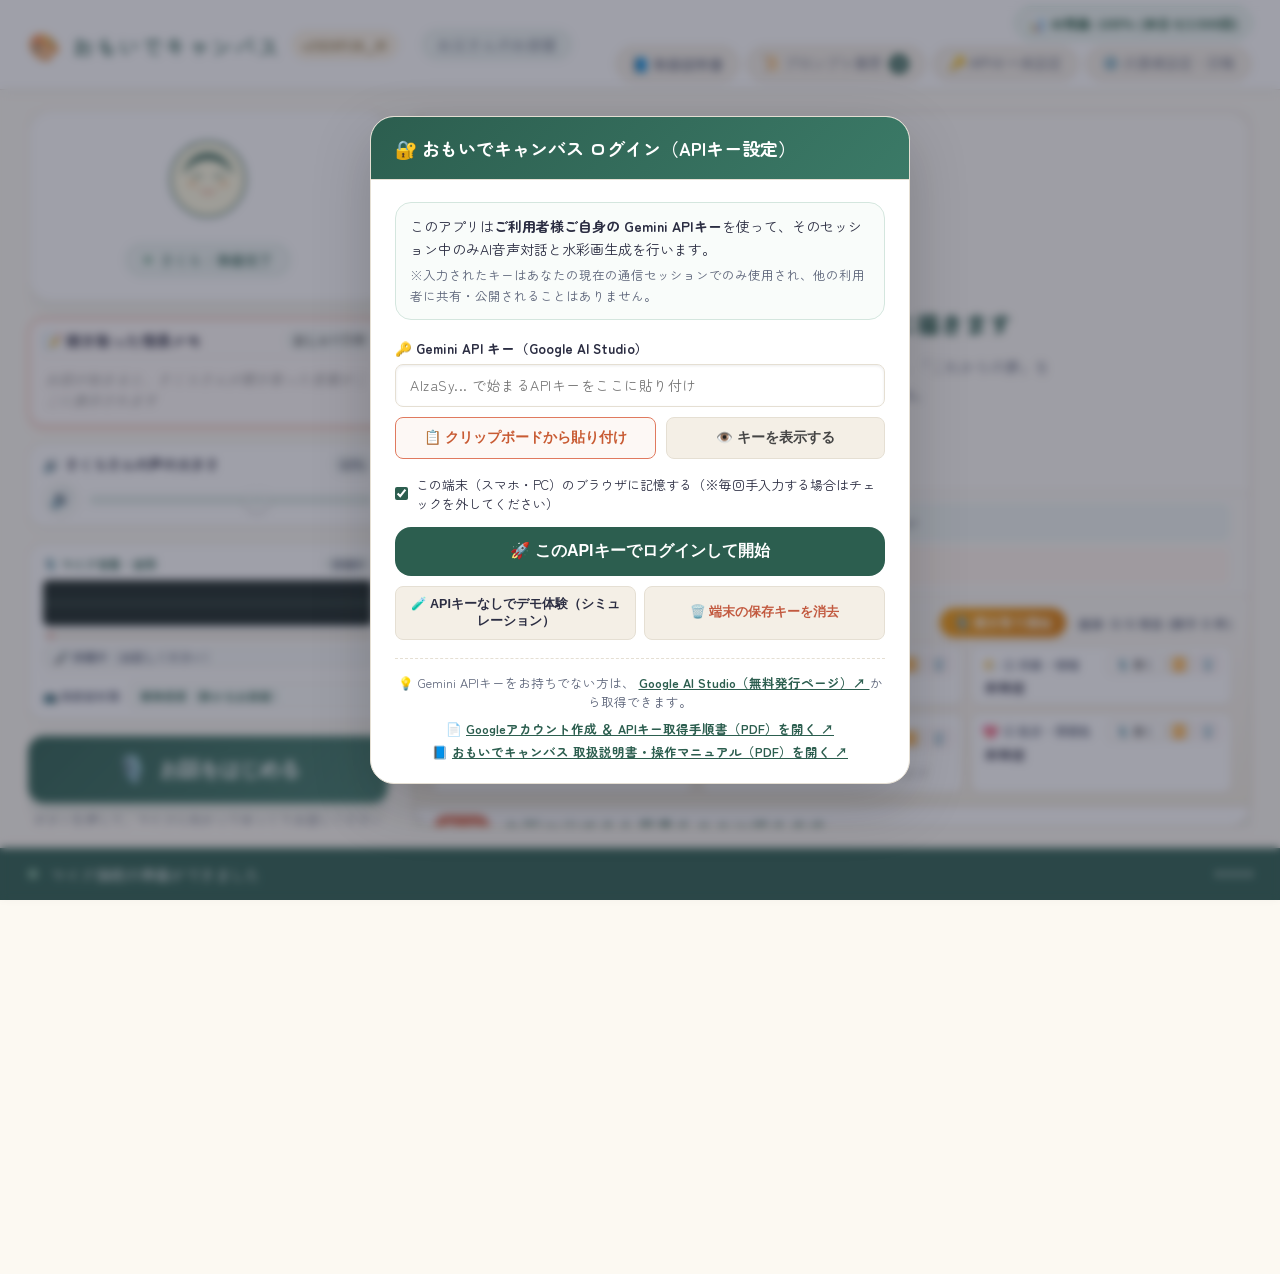
==== frontend/index.html @ 142c7362 "fix(direct): v20261126_01 無音判定5秒延長(END_SENSITIVITY_LOW)＋全テーマ汎用6段階超細密SVG生成・テーマ変更時リセット" ====
<!DOCTYPE html>
<html lang="ja">
<head>
  <meta charset="UTF-8">
  <meta name="viewport" content="width=device-width, initial-scale=1.0">
  <title>おもいでキャンバス (omoide-canvas) 〜 認知症ケア・回想法対話システム 〜</title>
  <meta name="description" content="Gemini Liveと画像生成AIを活用した、認知症予防・回想法・見守り対話パートナーシステム">
  <!-- Google Fonts: 優しい和モダン丸ゴシック -->
  <link rel="preconnect" href="https://fonts.googleapis.com">
  <link rel="preconnect" href="https://fonts.gstatic.com" crossorigin>
  <link href="https://fonts.googleapis.com/css2?family=Kiwi+Maru:wght@400;500&family=Noto+Sans+JP:wght@400;500;700&family=Zen+Maru+Gothic:wght@400;500;700&display=swap" rel="stylesheet">
  <link rel="stylesheet" href="styles.css?v=20261125_01">
</head>
<body>

  <!-- ======================================================================= -->
  <!-- ヘッダーバー（ご本人への認知負荷を抑えたミニマル構成） -->
  <!-- ======================================================================= -->
  <header class="app-header">
    <div class="brand">
      <span class="brand-icon">🎨</span>
      <h1 class="brand-title">おもいでキャンバス</h1>
      <span class="app-version-badge" title="2026-11-26 無音判定5秒延長＋全テーマ対応6段階超細密SVG生成">v20261126_01</span>
      <span class="user-greeting" id="userGreeting">読み込み中...</span>
    </div>
    <div class="header-controls">
      <!-- 1行目: AI残量モニターバッジ（独立した上の行） -->
      <div class="header-controls-row header-controls-top">
        <div class="quota-monitor-badge" id="quotaMonitorBadge" title="Gemini AI クォータ・利用状況モニター（クリックで詳細表示）">
          <span class="quota-icon">📊</span>
          <span class="quota-text" id="quotaText">AI残量: 100% (本日 0/1500回)</span>
        </div>
      </div>
      <!-- 2行目: 取扱説明書、認証済みバッジ、介護者設定（下の行） -->
      <div class="header-controls-row header-controls-bottom">
        <a href="Omoide_Canvas_User_Manual.pdf" target="_blank" rel="noopener noreferrer" class="btn-subtle" title="おもいでキャンバス 取扱説明書（PDF）を開く" style="text-decoration: none;">
          📘 取扱説明書
        </a>
        <button id="btnOpenPromptHistory" class="btn-subtle" title="過去に描画したプロンプトの履歴を確認・編集・再描画します" aria-label="プロンプト履歴">
          📜 プロンプト履歴 <span id="promptHistoryCountBadge" class="prompt-history-count-badge">0</span>
        </button>
        <button id="btnOpenLoginModal" class="btn-subtle btn-api-key-status" title="APIキーの設定・ログイン切替" aria-label="APIキー設定">
          🔑 <span id="apiKeyStatusBadge">APIキー未設定</span>
        </button>
        <button id="btnToggleCaregiver" class="btn-subtle" title="介護者・ご家族用設定" aria-label="介護者用ダッシュボード">
          ⚙️ 介護者設定・日報
        </button>
      </div>
    </div>
  </header>

  <!-- ======================================================================= -->
  <!-- メイン領域：ご本人用「認知負荷ゼロ」2画面レイアウト -->
  <!-- ======================================================================= -->
  <main class="canvas-main">
    
    <!-- 左パネル: AIパートナー アバター（不気味の谷を避けた温かいイラスト） -->
    <section class="partner-panel" aria-label="AIパートナー">
      <div class="avatar-card">
        <div class="avatar-container" id="avatarContainer" data-state="idle">
          <!-- 待機中 (idle) アバター SVG -->
          <svg class="avatar-svg state-idle" viewBox="0 0 200 200" aria-hidden="true">
            <circle cx="100" cy="100" r="85" fill="#fefae0" stroke="#2c5e4f" stroke-width="4"/>
            <!-- 髪・帽子 -->
            <path d="M 40 90 Q 100 20 160 90 Q 140 40 100 40 Q 60 40 40 90 Z" fill="#2c5e4f"/>
            <!-- 目 (穏やかな微笑み) -->
            <path class="eye left" d="M 65 95 Q 75 88 85 95" stroke="#2c5e4f" stroke-width="4" fill="none" stroke-linecap="round"/>
            <path class="eye right" d="M 115 95 Q 125 88 135 95" stroke="#2c5e4f" stroke-width="4" fill="none" stroke-linecap="round"/>
            <!-- ほっぺ -->
            <ellipse cx="65" cy="110" rx="10" ry="6" fill="#f4a261" opacity="0.6"/>
            <ellipse cx="135" cy="110" rx="10" ry="6" fill="#f4a261" opacity="0.6"/>
            <!-- 口 (微笑み) -->
            <path d="M 85 125 Q 100 138 115 125" stroke="#e07a5f" stroke-width="4" fill="none" stroke-linecap="round"/>
          </svg>

          <!-- 傾聴中 (listening) アバター SVG -->
          <svg class="avatar-svg state-listening" viewBox="0 0 200 200" aria-hidden="true">
            <circle cx="100" cy="100" r="85" fill="#fefae0" stroke="#2c5e4f" stroke-width="4"/>
            <path d="M 40 90 Q 100 20 160 90 Q 140 40 100 40 Q 60 40 40 90 Z" fill="#2c5e4f"/>
            <!-- 目 (大きく開いて傾聴) -->
            <circle cx="75" cy="95" r="7" fill="#2c5e4f"/>
            <circle cx="125" cy="95" r="7" fill="#2c5e4f"/>
            <circle cx="77" cy="93" r="2.5" fill="#fff"/>
            <circle cx="127" cy="93" r="2.5" fill="#fff"/>
            <ellipse cx="65" cy="112" rx="10" ry="6" fill="#f4a261" opacity="0.6"/>
            <ellipse cx="135" cy="112" rx="10" ry="6" fill="#f4a261" opacity="0.6"/>
            <!-- 口 (うんうんと頷き) -->
            <path d="M 90 128 Q 100 135 110 128" stroke="#e07a5f" stroke-width="4" fill="none" stroke-linecap="round"/>
            <!-- 手 (耳に添える仕草) -->
            <path d="M 145 105 Q 165 95 160 115" stroke="#2c5e4f" stroke-width="4" fill="none" stroke-linecap="round"/>
          </svg>

          <!-- 発話中 (speaking) アバター SVG -->
          <svg class="avatar-svg state-speaking" viewBox="0 0 200 200" aria-hidden="true">
            <circle cx="100" cy="100" r="85" fill="#fefae0" stroke="#2c5e4f" stroke-width="4"/>
            <path d="M 40 90 Q 100 20 160 90 Q 140 40 100 40 Q 60 40 40 90 Z" fill="#2c5e4f"/>
            <!-- 目 (三日月の笑顔) -->
            <path d="M 65 95 Q 75 80 85 95" stroke="#2c5e4f" stroke-width="4" fill="none" stroke-linecap="round"/>
            <path d="M 115 95 Q 125 80 135 95" stroke="#2c5e4f" stroke-width="4" fill="none" stroke-linecap="round"/>
            <ellipse cx="65" cy="110" rx="12" ry="7" fill="#f4a261" opacity="0.7"/>
            <ellipse cx="135" cy="110" rx="12" ry="7" fill="#f4a261" opacity="0.7"/>
            <!-- 口 (開いて発話) -->
            <ellipse class="speaking-mouth" cx="100" cy="128" rx="14" ry="12" fill="#e07a5f"/>
            <path d="M 90 122 Q 100 124 110 122" stroke="#fff" stroke-width="2" fill="none"/>
          </svg>

          <!-- お絵描き中 (drawing) アバター SVG -->
          <svg class="avatar-svg state-drawing" viewBox="0 0 200 200" aria-hidden="true">
            <circle cx="100" cy="100" r="85" fill="#fefae0" stroke="#2c5e4f" stroke-width="4"/>
            <path d="M 40 90 Q 100 20 160 90 Q 140 40 100 40 Q 60 40 40 90 Z" fill="#2c5e4f"/>
            <!-- 目 (下を向いて集中) -->
            <path d="M 68 98 Q 75 106 82 98" stroke="#2c5e4f" stroke-width="4" fill="none" stroke-linecap="round"/>
            <path d="M 118 98 Q 125 106 132 98" stroke="#2c5e4f" stroke-width="4" fill="none" stroke-linecap="round"/>
            <!-- スケッチブックと絵筆 -->
            <rect x="70" y="125" width="60" height="40" rx="4" fill="#fff" stroke="#2c5e4f" stroke-width="3"/>
            <line x1="80" y1="135" x2="110" y2="135" stroke="#e07a5f" stroke-width="2"/>
            <line x1="80" y1="145" x2="120" y2="145" stroke="#81b29a" stroke-width="2"/>
            <!-- 絵筆 -->
            <path class="brush-motion" d="M 125 120 L 140 100" stroke="#3d405b" stroke-width="4" stroke-linecap="round"/>
            <circle cx="125" cy="120" r="3" fill="#e07a5f"/>
          </svg>
        </div>

        <div class="partner-name-badge">
          <span class="badge-dot"></span>
          <span id="partnerStatusText">パートナー：準備完了</span>
        </div>
      </div>

      <!-- 描画モードで今聞き取って抽出した言葉の表示エリア -->
      <div class="extracted-words-card" id="extractedWordsCard">
        <div class="extracted-header">
          <span class="extracted-title">📝 聞き取った情景メモ</span>
          <span class="extracted-status-badge" id="extractedStatusBadge">おしゃべり中</span>
        </div>
        <div class="extracted-content" id="extractedContent">
          <p class="extracted-placeholder" id="extractedPlaceholder">お話が始まると、さくらさんが聞き取った言葉がここに表示されます</p>
          <ul class="extracted-list" id="extractedList" style="display: none;">
            <!-- JavaScriptで動的生成 -->
          </ul>
        </div>
      </div>

      <!-- さくらさんの声の大きさ（スピーカー音量スライダー） -->
      <div class="speaker-volume-card" id="speakerVolumeCard">
        <div class="volume-header">
          <span class="volume-label">🔊 さくらさんの声の大きさ</span>
          <span class="volume-value" id="speakerVolumeValue">60%</span>
        </div>
        <div class="volume-control-row">
          <button type="button" id="btnVolumeMute" class="btn-volume-mute" title="ミュート切替" aria-label="音量ミュート切替">🔊</button>
          <input type="range" id="speakerVolumeSlider" class="volume-slider" min="0" max="100" value="60" step="5" aria-label="さくらさんの声の大きさ調整">
        </div>
      </div>

      <!-- マイク音量レベル ＆ リアルタイムオシロスコープ波形 ＆ テレビ音カット切替 -->
      <div class="audio-monitor-card" id="audioMonitorCard">
        <div class="monitor-header">
          <span class="monitor-label">🎙️ マイク音量・波形</span>
          <span class="monitor-state-badge" id="micActiveBadge">待機中</span>
        </div>
        <!-- オシロスコープ波形キャンバス -->
        <canvas id="oscilloscopeCanvas" class="oscilloscope-canvas" width="280" height="46"></canvas>
        <!-- VU音量レベルメーター（しきい値マーカー付き） -->
        <div class="vu-meter-track">
          <div class="vu-meter-threshold" id="vuMeterThreshold" title="周囲音カットしきい値"></div>
          <div class="vu-meter-fill" id="vuMeterFill"></div>
        </div>
        <!-- 音量波形の下に配置：マイク聞き取り応答ステータス（高さ・幅完全固定でちらつき防止） -->
        <div class="mic-response-row">
          <span class="vu-level-text" id="vuLevelText">🎤 待機中（お話しください）</span>
        </div>
        <!-- テレビ・周囲音カット（近接マイクモード）ワンタップ切替 -->
        <div class="noise-gate-bar">
          <label for="selectNoiseGateQuick" class="noise-gate-label">📺 周囲音対策:</label>
          <select id="selectNoiseGateQuick" class="noise-gate-select" aria-label="テレビ・周囲音カット設定">
            <option value="tv_cut" selected>テレビ・周囲音カット（推奨・近接優先）</option>
            <option value="strict">強めカット（テレビ大音量・賑やか）</option>
            <option value="ultra">超強力カット（口元近接マイク専用）</option>
            <option value="normal">標準感度（静かなお部屋）</option>
          </select>
        </div>
      </div>

      <!-- 対話開始・終了ボタン（ご本人でも直感的に押せる特大デザイン） -->
      <div class="session-trigger-area">
        <button id="btnSessionToggle" class="btn-primary-large" aria-pressed="false">
          <span class="btn-icon">🎙️</span>
          <span class="btn-text">お話をはじめる</span>
        </button>
        <p class="session-hint" id="sessionHint">ボタンを押して、マイクに向かってゆっくりお話しください</p>
      </div>
    </section>

    <!-- 右パネル: 思い出キャンバス（水彩画・動画クロスフェード表示 ＆ 文字起こし字幕） -->
    <section class="memory-canvas-panel" aria-label="思い出キャンバス">
      <div class="canvas-frame">
        <div class="media-display-area" id="mediaDisplayArea">
          <!-- 初期表示：プレースホルダー（穏やかな風景） -->
          <div class="canvas-placeholder" id="canvasPlaceholder">
            <div class="placeholder-art">
              <span class="art-icon">🏞️</span>
              <h2>あなたの思い出をここに描きます</h2>
              <p>「昔よく行った場所」や「懐かしいお仕事」「これからの夢」を<br>のんびり教えてくださいね。</p>
            </div>
          </div>

          <!-- 生成メディア画像（フェードイン表示） -->
          <img id="memoryImage" class="memory-visual hidden" alt="生成された思い出の風景" src="">
          
          <!-- ベクター情景画（SVGインライン展開用コンテナ：ブラウザ差異なく最大解像度で確実描画） -->
          <div id="svgContainer" class="svg-container hidden" aria-label="生成された思い出の情景画"></div>

          <!-- 動画メディア（シネマグラフ表示） -->
          <video id="memoryVideo" class="memory-visual hidden" autoplay loop muted playsinline></video>

          <!-- 更新完了トースト演出 -->
          <div id="canvasUpdateToast" class="canvas-update-toast hidden">
            <span class="toast-sparkle">✨</span>
            <span id="canvasUpdateToastText">情景を新しく描き直しました</span>
          </div>

          <!-- エラー通知バナー（API制限・クォータ上限・通信エラーをわかりやすく表示） -->
          <div id="canvasErrorBanner" class="canvas-error-banner hidden" role="alert">
            <span class="error-banner-icon">⚠️</span>
            <div class="error-banner-content">
              <strong class="error-banner-title" id="canvasErrorTitle">描画AIエラー</strong>
              <p class="error-banner-desc" id="canvasErrorDesc">エラーが発生しました</p>
            </div>
            <button type="button" class="btn-dismiss-error" id="btnDismissError" title="閉じる">✕</button>
          </div>

          <!-- 描画中ローディング演出（水彩がにじむエフェクト ＆ 進行ステップ表示 ＆ リアルタイム秒数タイマー） -->
          <div id="drawingOverlay" class="drawing-overlay hidden">
            <div class="watercolor-spinner"></div>
            <div class="drawing-status-badge">🎨 正常に描画進行中</div>
            <p class="drawing-text" id="drawingText">絵の具をといて、情景を描いています...</p>
            <p class="drawing-timer" id="drawingTimer">⏱️ 経過時間: 0秒（AIが情景を構成中...）</p>
            <p class="drawing-subtext" id="drawingSubtext">※お話を終了せず、このまま10〜15秒ほどお待ちください</p>
          </div>
        </div>

        <!-- リアルタイム文字起こし・字幕バー（耳が遠い方やご家族にも優しい特大字幕） -->
        <div class="subtitles-panel" id="subtitlesPanel">
          <div class="subtitle-row user-row">
            <span class="speaker-tag user-tag">🎤 あなた</span>
            <span class="subtitle-text" id="userTranscriptText">「お話をはじめる」を押して、声を出してみてください</span>
          </div>
          <div class="subtitle-row ai-row">
            <span class="speaker-tag ai-tag">🤖 パートナー</span>
            <span class="subtitle-text" id="aiTranscriptText">こんにちは！今日もよろしくお願いします。</span>
          </div>
        </div>

        <!-- 思い出情景メモ・収集インジケーター（6ステップ細分化聞き取り・複数同時埋め・スキップ・確認＆再聞き取り対応） -->
        <div class="scene-collector-panel" id="sceneCollectorPanel">
          <div class="collector-header">
            <div class="collector-status-pill" id="collectorStatusPill">
              <span class="collector-status-icon" id="collectorStatusIcon">💬</span>
              <span class="collector-status-label" id="collectorStatusLabel">日常のおしゃべり中</span>
            </div>
            <div class="collector-header-actions">
              <button type="button" class="btn-start-listening" id="btnStartListening" title="さくらさんと一緒に絵画のための6ステップ聞き取りを開始します">
                🎙️ 聞き取り開始
              </button>
              <div class="collector-counter" id="collectorCounter">進捗: <strong id="collectorStepProgress">0/6</strong> 項目 (様子 <strong id="collectorDetailCount">0</strong> 件)</div>
            </div>
          </div>

          <div class="collector-cards-grid" id="collectorCardsGrid">
            <!-- ステップ1: 話題・テーマ -->
            <div class="collector-card" id="cardTopic" data-step="topic">
              <div class="card-header-row">
                <div class="card-title-group">
                  <span class="card-icon">🏷️</span>
                  <span class="card-title">① 話題・テーマ</span>
                </div>
                <div class="card-btn-group">
                  <button type="button" class="btn-card-focus" id="btnFocusTopic" title="この項目を聞き取る">🎙️ 聞く</button>
                  <button type="button" class="btn-card-skip" id="btnSkipTopic" title="この項目をスキップして次へ">⏭️</button>
                  <button type="button" class="btn-card-clear" id="btnClearTopic" title="話題を取り消し・クリア">🗑️</button>
                </div>
              </div>
              <span class="card-val" id="valTopic">お話を聞いています</span>
            </div>

            <!-- ステップ2: 場所・舞台 -->
            <div class="collector-card" id="cardPlace" data-step="place">
              <div class="card-header-row">
                <div class="card-title-group">
                  <span class="card-icon">📍</span>
                  <span class="card-title">② 場所・舞台</span>
                </div>
                <div class="card-btn-group">
                  <button type="button" class="btn-card-focus" id="btnFocusPlace" title="この項目を聞き取る">🎙️ 聞く</button>
                  <button type="button" class="btn-card-skip" id="btnSkipPlace" title="この項目をスキップして次へ">⏭️</button>
                  <button type="button" class="btn-card-clear" id="btnClearPlace" title="場所を取り消し・クリア">🗑️</button>
                </div>
              </div>
              <span class="card-val" id="valPlace">未特定</span>
            </div>

            <!-- ステップ3: 天候・明暗 -->
            <div class="collector-card" id="cardWeather" data-step="weather">
              <div class="card-header-row">
                <div class="card-title-group">
                  <span class="card-icon">🌤️</span>
                  <span class="card-title">③ 天候・明暗</span>
                </div>
                <div class="card-btn-group">
                  <button type="button" class="btn-card-focus" id="btnFocusWeather" title="この項目を聞き取る">🎙️ 聞く</button>
                  <button type="button" class="btn-card-skip" id="btnSkipWeather" title="この項目をスキップして次へ">⏭️</button>
                  <button type="button" class="btn-card-clear" id="btnClearWeather" title="天候・明暗を取り消し・クリア">🗑️</button>
                </div>
              </div>
              <span class="card-val" id="valWeather">未特定</span>
            </div>

            <!-- ステップ4: 登場人物 -->
            <div class="collector-card" id="cardPeople" data-step="people">
              <div class="card-header-row">
                <div class="card-title-group">
                  <span class="card-icon">👥</span>
                  <span class="card-title">④ 登場人物</span>
                </div>
                <div class="card-btn-group">
                  <button type="button" class="btn-card-focus" id="btnFocusPeople" title="この項目を聞き取る">🎙️ 聞く</button>
                  <button type="button" class="btn-card-skip" id="btnSkipPeople" title="この項目をスキップして次へ">⏭️</button>
                  <button type="button" class="btn-card-clear" id="btnClearPeople" title="登場人物を取り消し・クリア">🗑️</button>
                </div>
              </div>
              <span class="card-val" id="valPeople">未特定</span>
            </div>

            <!-- ステップ5: 見えたもの・様子 -->
            <div class="collector-card collector-card-details" id="cardDetails" data-step="details">
              <div class="card-header-row">
                <div class="card-title-group">
                  <span class="card-icon">🎨</span>
                  <span class="card-title">⑤ 見えたもの・様子</span>
                </div>
                <div class="card-btn-group">
                  <button type="button" class="btn-card-focus" id="btnFocusDetails" title="この項目を聞き取る">🎙️ 聞く</button>
                  <button type="button" class="btn-card-skip" id="btnSkipDetails" title="この項目をスキップして次へ">⏭️</button>
                  <button type="button" class="btn-card-clear" id="btnClearDetails" title="見えたもの・様子を全消去">🗑️</button>
                </div>
              </div>
              <div class="card-tags-list" id="valDetailsList">
                <span class="tag-placeholder">聞き取りが始まるとここにメモされます</span>
              </div>
            </div>

            <!-- ステップ6: 気分・雰囲気 -->
            <div class="collector-card" id="cardMood" data-step="mood">
              <div class="card-header-row">
                <div class="card-title-group">
                  <span class="card-icon">💖</span>
                  <span class="card-title">⑥ 気分・雰囲気</span>
                </div>
                <div class="card-btn-group">
                  <button type="button" class="btn-card-focus" id="btnFocusMood" title="この項目を聞き取る">🎙️ 聞く</button>
                  <button type="button" class="btn-card-skip" id="btnSkipMood" title="この項目をスキップして次へ">⏭️</button>
                  <button type="button" class="btn-card-clear" id="btnClearMood" title="気分・雰囲気を取り消し・クリア">🗑️</button>
                </div>
              </div>
              <span class="card-val" id="valMood">未特定</span>
            </div>
          </div>

          <!-- 描画完了後の保存確認・通常会話移行 ＆ 描き直しアクションバー -->
          <div class="collector-refine-bar hidden" id="collectorRefineBar">
            <span class="refine-hint" id="refineHintText">💡 絵が完成しました！「この雰囲気でよい」とお話しいただくか、保存して通常会話に戻れます</span>
            <div class="refine-bar-actions" style="display:flex; gap:8px; flex-wrap:wrap; align-items:center;">
              <button type="button" class="btn-confirm-draw" id="btnSaveAndFinish" title="絵を保存して絵画モードを終了し、通常のおしゃべりに戻ります">
                💾 保存して通常会話へ戻る
              </button>
              <button type="button" class="btn-more-talk" id="btnFinishWithoutSave" title="保存せずに絵画モードを終了し、通常のおしゃべりに戻ります">
                💬 保存せず通常会話へ
              </button>
              <button type="button" class="btn-refine-now" id="btnRefineNow" title="集まった情景や修正指示を反映して再描画します">
                🎨 修正・描き直す
              </button>
            </div>
          </div>

          <!-- 一通りの聞き取り完了後の内容確認・テキスト編集・描画アクションバナー -->
          <div class="collector-action-banner hidden" id="collectorActionBanner">
            <div class="banner-message">
              <span class="banner-sparkle">✨</span>
              <span class="banner-text" id="collectorActionText">一通りお話を伺いました！この内容で絵を描いてよろしいですか？</span>
            </div>
            
            <!-- 確認した内容を画面上で確認・直接編集できるテキストボックス -->
            <div class="confirm-edit-box">
              <label for="editSceneDescription" class="confirm-edit-label">
                📝 聞き取った情景の箇条書き（各項目を直接編集・修正できます）:
              </label>
              <textarea id="editSceneDescription" class="confirm-edit-textarea" rows="6" placeholder="聞き取った情景がここに項目ごとの箇条書きで表示されます。キーボードで自由に修正・追記できます。"></textarea>
            </div>

            <div class="banner-buttons">
              <button type="button" class="btn-confirm-draw" id="btnConfirmDraw">
                🎨 この内容で絵を描く
              </button>
              <button type="button" class="btn-more-talk" id="btnMoreTalk">
                🔄 修正・再度聞き取りする
              </button>
            </div>
          </div>
        </div>

        <!-- 絵のキャプションバー -->
        <div class="canvas-caption-bar" id="canvasCaptionBar">
          <div class="caption-content">
            <div class="caption-tag-row">
              <span class="caption-tag" id="captionTag">思い出</span>
              <span class="caption-fallback-badge hidden" id="captionFallbackBadge">⚠️ 簡易イラスト (クォータ制限中)</span>
            </div>
            <h2 class="caption-title" id="captionTitle">お話に出てきた風景をここに描きます</h2>
            <div class="caption-fallback-notice hidden" id="captionFallbackNotice">
              <span class="notice-icon">📢</span>
              <span><strong>【ご注意】</strong>AI画像生成クォータ制限のため、端末内の簡易水彩画を表示しています。<strong>会話の内容とは全く違う絵が表示されてしまいます。</strong></span>
            </div>
          </div>
          <div class="caption-actions">
            <!-- 画風スタイル切り替え -->
            <div class="style-selector-wrap" title="描く絵の画風スタイルを選べます">
              <label for="selectArtStyle" class="style-selector-label">画風:</label>
              <select id="selectArtStyle" class="select-art-style">
                <option value="watercolor" selected>🎨 優しい水彩画</option>
                <option value="realistic">📷 リアルな情景（写実）</option>
                <option value="oil_painting">🖌️ 重厚な油絵</option>
                <option value="colored_pencil">✏️ 色鉛筆スケッチ</option>
              </select>
            </div>
            <!-- 保存ボタン -->
            <button type="button" id="btnSaveImage" class="btn-save-image hidden" title="描いた思い出の絵を高画質画像（PNG）として端末に保存します">
              💾 絵を保存する
            </button>
            <button type="button" id="btnClearCanvas" class="btn-clear-canvas" title="キャンバスを白紙に戻して、新しいお話の絵を始めます">
              🗑️ 白紙に戻す
            </button>
            <button type="button" id="btnDrawCurrentTopic" class="btn-draw-now" title="今お話ししている内容の絵をすぐに描きます">
              🎨 今の話題を絵にする
            </button>
            <div class="caption-sound-indicator hidden" id="soundIndicator">
              <span class="sound-wave">♪</span>
              <span id="soundName">秋の虫の声</span>
            </div>
          </div>
        </div>
      </div>
    </section>
  </main>

  <!-- ======================================================================= -->
  <!-- フッターステータスバー（特大表示・穏やかな波形アニメーション） -->
  <!-- ======================================================================= -->
  <footer class="app-status-bar" id="appStatusBar">
    <div class="status-indicator">
      <span class="status-dot" id="statusDot"></span>
      <span class="status-message" id="statusMessage">マイク接続の準備ができました</span>
    </div>
    <div class="visualizer-container" id="visualizerContainer">
      <div class="wave-bar"></div>
      <div class="wave-bar"></div>
      <div class="wave-bar"></div>
      <div class="wave-bar"></div>
      <div class="wave-bar"></div>
    </div>
    <!-- 1FPS見守りカメラ用不可視キャンバス・ビデオ要素 -->
    <div class="hidden-vision-elements" aria-hidden="true">
      <video id="visionCamera" autoplay playsinline muted></video>
      <canvas id="visionCanvas" width="320" height="240"></canvas>
    </div>
  </footer>

  <!-- ======================================================================= -->
  <!-- 介護者・ご家族用モーダル（設定・日報・メモリーブック） -->
  <!-- ======================================================================= -->
  <div class="modal-backdrop hidden" id="caregiverModal" role="dialog" aria-modal="true" aria-labelledby="modalTitle">
    <div class="modal-dialog">
      <div class="modal-header">
        <h2 id="modalTitle">⚙️ 介護者・ご家族用ダッシュボード</h2>
        <button id="btnCloseModal" class="btn-close" aria-label="閉じる">&times;</button>
      </div>

      <!-- モーダルタブ切り替え -->
      <div class="modal-tabs">
        <button class="tab-btn active" data-tab="tabProfile">👤 ご本人プロフィール設定</button>
        <button class="tab-btn" data-tab="tabReports">📋 心のコンディション日報</button>
        <button class="tab-btn" data-tab="tabGallery">🖼️ メモリーブック（絵本）</button>
        <button class="tab-btn" data-tab="tabDiagnostic">🛠️ 動作確認・テスト</button>
      </div>

      <div class="modal-body">
        
        <!-- タブ1: プロフィール・進行度設定 -->
        <div class="tab-pane active" id="tabProfile">
          <form id="profileForm" class="settings-form">
            
            <!-- ① 会話相手（ご本人・お父さん等）の設定 -->
            <fieldset class="form-fieldset" style="border-color: var(--primary); background: #f9fcfa; margin-top: 0; margin-bottom: 18px;">
              <legend style="color: var(--primary);">👴👵 会話相手（ご本人）のプロフィール・性格設定</legend>
              <div class="form-grid">
                <div class="form-group">
                  <label for="inputCallName">お名前（パートナーからの呼び方）</label>
                  <input type="text" id="inputCallName" name="call_name" required placeholder="例: お父さん、太郎さん、お母さん">
                </div>
                <div class="form-group">
                  <label for="inputAgeGroup">年齢・年代</label>
                  <input type="text" id="inputAgeGroup" name="age_group" placeholder="例: 82歳、80代、75歳">
                </div>
                <div class="form-group">
                  <label for="selectUserGender">性別</label>
                  <select id="selectUserGender" name="user_gender">
                    <option value="男性" selected>男性</option>
                    <option value="女性">女性</option>
                    <option value="その他">その他</option>
                  </select>
                </div>
                <div class="form-group">
                  <label for="selectDementiaLevel">進行度レベル（対話・画風の自動調整）</label>
                  <select id="selectDementiaLevel" name="dementia_level">
                    <option value="mci">MCI（予防・軽度認知障害）：段取り質問・連想</option>
                    <option value="mild" selected>軽度（Mild）：ヒント付き二択・水彩画風固定</option>
                    <option value="moderate">中等度（Moderate）：復唱と共感8割・絵本調固定</option>
                  </select>
                </div>
                <div class="form-group">
                  <label for="inputOccupation">昔の仕事・得意だったこと</label>
                  <input type="text" id="inputOccupation" name="former_occupation" placeholder="例: 小学校の先生、大工、料理人">
                </div>
                <div class="form-group">
                  <label for="inputHometown">ゆかりの土地（故郷）</label>
                  <input type="text" id="inputHometown" name="hometown" placeholder="例: 長野県松本市">
                </div>
              </div>

              <div class="form-group">
                <label for="inputUserPersonality">ご本人の性格・人柄（AIが配慮して接します）</label>
                <input type="text" id="inputUserPersonality" name="user_personality" placeholder="例: 温厚で家族思い、昔の仕事に誇りを持っている、少し照れ屋">
              </div>

              <div class="form-grid">
                <div class="form-group">
                  <label for="inputHobbies">好きなこと・趣味（カンマ区切り）</label>
                  <input type="text" id="inputHobbies" name="hobbies" placeholder="例: 園芸, 将棋, 釣り">
                </div>
                <div class="form-group">
                  <label for="inputTriggerWords">思い出のキーワード（会話に織り交ぜる話題）</label>
                  <input type="text" id="inputTriggerWords" name="trigger_words" placeholder="例: リンゴ畑, 北アルプス, 運動会">
                </div>
              </div>

              <div class="form-group" style="margin-bottom: 0;">
                <label for="inputNgTopics" class="text-danger">絶対に触れてはいけないNG話題</label>
                <input type="text" id="inputNgTopics" name="ng_topics" placeholder="例: 最近のニュース, 配偶者の他界, 物忘れの指摘">
              </div>
            </fieldset>

            <!-- ② AIパートナー（話し相手）の設定 -->
            <fieldset class="form-fieldset" style="border-color: #81b29a; background: #fdfaf5; margin-bottom: 18px;">
              <legend style="color: #2c5e4f;">🤖 AIパートナー（話し相手）の名前・性別・性格・声の設定</legend>
              <div class="form-grid">
                <div class="form-group">
                  <label for="inputPartnerName">パートナーの名前</label>
                  <input type="text" id="inputPartnerName" name="partner_name" placeholder="例: さくら、けんじ、みまもり">
                </div>
                <div class="form-group">
                  <label for="inputPartnerAge">パートナーの年齢設定</label>
                  <input type="text" id="inputPartnerAge" name="partner_age" placeholder="例: 20代、30代、お孫さん世代">
                </div>
                <div class="form-group">
                  <label for="selectPartnerGender">パートナーの性別</label>
                  <select id="selectPartnerGender" name="partner_gender">
                    <option value="女性" selected>女性</option>
                    <option value="男性">男性</option>
                  </select>
                </div>
                <div class="form-group">
                  <label for="selectPartnerVoice">パートナーの声質（Gemini Live 音声）</label>
                  <select id="selectPartnerVoice" name="partner_voice">
                    <option value="Aoede" selected>Aoede（女性：穏やかで優しい声）</option>
                    <option value="Kore">Kore（女性：明るくハキハキした声）</option>
                    <option value="Puck">Puck（男性：親しみやすく温かい声）</option>
                    <option value="Charon">Charon（男性：落ち着いた深みのある声）</option>
                    <option value="Fenrir">Fenrir（男性：元気で頼もしい声）</option>
                  </select>
                </div>
              </div>
              <div class="form-grid" style="margin-bottom: 0;">
                <div class="form-group" style="margin-bottom: 0;">
                  <label for="inputPartnerPersonality">パートナーの性格・話し方の特徴</label>
                  <input type="text" id="inputPartnerPersonality" name="partner_personality" placeholder="例: 優しく穏やかで聞き上手、いつも笑顔で褒め上手、孫のように親しみやすい">
                </div>
                <div class="form-group" style="margin-bottom: 0;">
                  <label for="selectNoiseGateMode">📺 テレビ・周囲音カット設定（マイク感度）</label>
                  <select id="selectNoiseGateMode" name="noise_gate_mode">
                    <option value="tv_cut" selected>テレビ・周囲音カット（推奨：近くの声のみ反応）</option>
                    <option value="strict">強めカット（テレビが大きい・周囲が賑やかな時）</option>
                    <option value="ultra">超強力カット（口元近接マイク専用）</option>
                    <option value="normal">標準感度（テレビを消した静かなお部屋）</option>
                  </select>
                </div>
              </div>
            </fieldset>

            <fieldset class="form-fieldset">
              <legend>🚨 緊急連絡先設定（SOS通報用）</legend>
              <div class="form-grid">
                <div class="form-group">
                  <label for="inputFamilyName">ご家族氏名</label>
                  <input type="text" id="inputFamilyName" name="family_name" placeholder="例: 田中 太郎">
                </div>
                <div class="form-group">
                  <label for="inputRelationship">続柄</label>
                  <input type="text" id="inputRelationship" name="relationship" placeholder="例: 長男">
                </div>
                <div class="form-group">
                  <label for="inputPhoneNumber">電話番号（Twilio自動架電）</label>
                  <input type="tel" id="inputPhoneNumber" name="phone_number" placeholder="例: 090-1234-5678">
                </div>
                <div class="form-group">
                  <label for="inputEmail">メールアドレス</label>
                  <input type="email" id="inputEmail" name="email" placeholder="例: family@example.com">
                </div>
              </div>
            </fieldset>

            <div class="modal-footer">
              <button type="submit" class="btn-primary">💾 設定を保存する</button>
            </div>
          </form>
        </div>

        <!-- タブ2: 心のコンディション日報 -->
        <div class="tab-pane" id="tabReports">
          <div class="reports-container" id="reportsContainer">
            <p class="empty-hint">日報を読み込み中...</p>
          </div>
        </div>

        <!-- タブ3: メモリーブック（絵本） -->
        <div class="tab-pane" id="tabGallery">
          <div class="gallery-grid" id="galleryGrid">
            <p class="empty-hint">生成された思い出の絵画を読み込み中...</p>
          </div>
        </div>

        <!-- タブ4: 動作確認・テスト -->
        <div class="tab-pane" id="tabDiagnostic">
          <div class="diagnostic-box">
            <h3>🛠️ 動作確認ツール</h3>
            <p>マイク入力なしでも、画面や生成パイプラインの動作をテストできます。</p>
            <div class="diag-buttons">
              <button id="btnDiagImage" class="btn-secondary">🎨 サンプル水彩画を描く（Imagen 3 テスト）</button>
              <button id="btnDiagEmergency" class="btn-secondary text-danger">🚨 緊急通報テスト（疎通確認）</button>
              <button id="btnDiagAvatar" class="btn-secondary">😊 アバター表情切り替えテスト</button>
            </div>
            <pre class="diag-log" id="diagLog">システム診断ログ待機中...</pre>
          </div>
        </div>

      </div>
    </div>
  </div>

  <!-- ======================================================================= -->
  <!-- 起動時ログイン ＆ ご自身の Gemini APIキー入力モーダル -->
  <!-- ======================================================================= -->
  <div class="modal-backdrop" id="loginModal" role="dialog" aria-modal="true" aria-labelledby="loginModalTitle">
    <div class="modal-dialog login-dialog">
      <div class="modal-header login-header">
        <h2 id="loginModalTitle">🔐 おもいでキャンバス ログイン（APIキー設定）</h2>
      </div>
      <div class="modal-body login-body">
        <p class="login-lead">
          このアプリは<strong>ご利用者様ご自身の Gemini APIキー</strong>を使って、そのセッション中のみAI音声対話と水彩画生成を行います。<br>
          <span class="login-subnote">※入力されたキーはあなたの現在の通信セッションでのみ使用され、他の利用者に共有・公開されることはありません。</span>
        </p>

        <div id="loginApiKeyForm" class="login-form">
          <div class="form-group">
            <label for="inputSessionApiKey" class="api-key-label">🔑 Gemini API キー（Google AI Studio）</label>
            <!-- 1段目: キー入力ボックスを横幅いっぱいに広く・見やすく配置 -->
            <div class="api-key-input-full-wrap">
              <input
                type="text"
                id="inputSessionApiKey"
                class="api-key-input-large"
                placeholder="AIzaSy... で始まるAPIキーをここに貼り付け"
                autocomplete="off"
                spellcheck="false"
              >
            </div>
            <!-- 2段目: 貼り付けボタンとキー表示切替ボタンをゆったり1段下に配置 -->
            <div class="api-key-actions-row">
              <button type="button" id="btnPasteApiKey" class="btn-api-paste" title="クリップボードから貼り付けて自動ログイン">
                📋 クリップボードから貼り付け
              </button>
              <button type="button" id="btnToggleKeyVisibility" class="btn-api-toggle-visibility" title="キーの表示/隠すを切り替え">
                👁️ キーを表示する
              </button>
            </div>
          </div>

          <label class="remember-key-label">
            <input type="checkbox" id="chkRememberKeyOnDevice" checked>
            <span>この端末（スマホ・PC）のブラウザに記憶する（※毎回手入力する場合はチェックを外してください）</span>
          </label>

          <div id="loginErrorMsg" class="login-msg hidden"></div>

          <div class="login-actions">
            <button type="button" id="btnLoginSubmit" class="btn-primary btn-login-main">
              🚀 このAPIキーでログインして開始
            </button>
            <div class="login-secondary-actions">
              <button type="button" id="btnLoginDemoMode" class="btn-secondary">
                🧪 APIキーなしでデモ体験（シミュレーション）
              </button>
              <button type="button" id="btnClearSavedKey" class="btn-secondary text-danger">
                🗑️ 端末の保存キーを消去
              </button>
            </div>
          </div>
        </div>

        <div class="login-help-box">
          <div>
            <span>💡 Gemini APIキーをお持ちでない方は、</span>
            <a href="https://aistudio.google.com/app/apikey" target="_blank" rel="noopener noreferrer">
              Google AI Studio（無料発行ページ）↗
            </a>
            <span>から取得できます。</span>
          </div>
          <div style="margin-top: 8px; display: flex; flex-direction: column; gap: 4px;">
            <div>
              📄 <a href="Google_Account_and_Gemini_API_Key_Manual.pdf" target="_blank" rel="noopener noreferrer">
                Googleアカウント作成 ＆ APIキー取得手順書（PDF）を開く ↗
              </a>
            </div>
            <div>
              📘 <a href="Omoide_Canvas_User_Manual.pdf" target="_blank" rel="noopener noreferrer">
                おもいでキャンバス 取扱説明書・操作マニュアル（PDF）を開く ↗
              </a>
            </div>
          </div>
        </div>
      </div>
    </div>
  </div>

  <!-- ======================================================================= -->
  <!-- プロンプト履歴 ＆ 再描画モーダル -->
  <!-- ======================================================================= -->
  <div class="modal-overlay hidden" id="promptHistoryModal" role="dialog" aria-modal="true" aria-labelledby="promptHistoryModalTitle">
    <div class="modal-content prompt-history-modal-content">
      <div class="modal-header">
        <h2 id="promptHistoryModalTitle">📜 描画プロンプト履歴 ＆ 再描画</h2>
        <button type="button" class="btn-close-modal" id="btnClosePromptHistory" aria-label="閉じる">✕</button>
      </div>
      <div class="modal-body prompt-history-modal-body">
        <div class="prompt-history-toolbar">
          <div class="prompt-history-toolbar-info">
            過去に描画エンジンへ送ったプロンプトが自動保存されます（最大30件・端末内保存）。選んでそのまま再描画したり、プロンプトを編集して描き直せます。
          </div>
          <div class="prompt-history-toolbar-actions">
            <button type="button" id="btnExportPromptHistory" class="btn-secondary btn-sm" title="履歴をJSONファイルとしてダウンロードします">
              📥 JSON保存
            </button>
            <button type="button" id="btnClearAllPromptHistory" class="btn-secondary btn-sm text-danger" title="保存されたプロンプト履歴をすべて削除します">
              🗑️ 全履歴を消去
            </button>
          </div>
        </div>

        <div class="prompt-history-layout">
          <!-- 左側：履歴リスト -->
          <div class="prompt-history-list-pane">
            <div class="prompt-history-list" id="promptHistoryList">
              <div class="prompt-history-empty">まだ描画プロンプトの履歴がありません。絵を描くと自動でここに追加されます。</div>
            </div>
          </div>

          <!-- 右側：選択中のプロンプト詳細・編集・再描画 -->
          <div class="prompt-history-detail-pane" id="promptHistoryDetailPane">
            <div class="prompt-detail-header">
              <strong id="promptDetailTitle">履歴を選択してください</strong>
              <span id="promptDetailMeta" class="prompt-detail-meta"></span>
            </div>

            <div class="prompt-detail-controls">
              <label for="promptDetailArtStyle">再描画時の画風:</label>
              <select id="promptDetailArtStyle" class="select-art-style">
                <option value="watercolor">🎨 優しい水彩画</option>
                <option value="realistic">📷 リアルな情景（写実）</option>
                <option value="oil_painting">🖌️ 重厚な油絵</option>
                <option value="colored_pencil">✏️ 色鉛筆スケッチ</option>
              </select>
              <label class="prompt-detail-checkbox">
                <input type="checkbox" id="promptDetailUseTwoStage" checked>
                <span>6段階超細密仕上げを使う（OFFで1段階）</span>
              </label>
            </div>

            <div class="prompt-detail-field">
              <label for="promptDetailElements">情景メモ（聞き取り内容）:</label>
              <textarea id="promptDetailElements" rows="3" placeholder="履歴を選ぶと情景内容が表示されます"></textarea>
            </div>

            <div class="prompt-detail-field">
              <div class="prompt-detail-field-label-row">
                <label for="promptDetailFullText">描画エンジン送信プロンプト全文（直接編集して再描画可能）:</label>
                <button type="button" id="btnCopyPromptFullText" class="btn-secondary btn-xs">📋 全文コピー</button>
              </div>
              <textarea id="promptDetailFullText" rows="11" placeholder="履歴を選ぶと実際に送られたプロンプト全文が表示されます"></textarea>
            </div>

            <div class="prompt-detail-actions">
              <button type="button" id="btnRedrawFromElements" class="btn-primary" disabled title="上の「情景メモ」と選択した画風を使って、最新の描画エンジンで再描画します">
                🎨 この情景で再描画
              </button>
              <button type="button" id="btnRedrawFromRawPrompt" class="btn-draw-now" disabled title="下の「プロンプト全文」をそのまま描画エンジンへ送って再描画します（プロンプト編集テストに最適）">
                🚀 編集プロンプト全文で直接再描画
              </button>
            </div>
          </div>
        </div>
      </div>
    </div>
  </div>

  <!-- アプリケーションスクリプト -->
  <script src="app.js?v=20261125_01"></script>
</body>
</html>
---- frontend/styles.css ----
/* ==========================================================================
   おもいでキャンバス (omoide-canvas) スタイルシート
   和モダン・水彩風・認知負荷ゼロUIデザインシステム
   ========================================================================== */

:root {
  --primary: #2c5e4f;          /* 落ち着いた深緑・常磐色 */
  --primary-light: #417b6a;
  --primary-subtle: #eef5f2;
  --secondary: #e07a5f;        /* 温かみのあるテラコッタ橙 */
  --secondary-soft: #f4a261;
  --accent-gold: #f2cc8f;      /* 優しい山吹色 */
  --accent-blue: #81b29a;      /* 青磁色 */
  
  --bg-warm: #fcf9f2;          /* 生成り色（和紙のような温かい白） */
  --card-bg: #ffffff;
  --text-main: #2b2d42;        /* 視認性の高いスミ色 */
  --text-muted: #5c6479;
  --border-color: #e5dfd3;

  --shadow-sm: 0 2px 8px rgba(44, 94, 79, 0.06);
  --shadow-md: 0 6px 20px rgba(44, 94, 79, 0.08);
  --shadow-lg: 0 12px 36px rgba(44, 94, 79, 0.12);
  
  --radius-sm: 8px;
  --radius-md: 16px;
  --radius-lg: 24px;
  --radius-full: 9999px;
  
  --transition-smooth: all 0.3s cubic-bezier(0.4, 0, 0.2, 1);
}

* {
  box-sizing: border-box;
  margin: 0;
  padding: 0;
  -webkit-font-smoothing: antialiased;
}

.hidden {
  display: none !important;
}

body {
  font-family: 'Zen Maru Gothic', 'Noto Sans JP', 'Hiragino Kaku Gothic ProN', sans-serif;
  background-color: var(--bg-warm);
  color: var(--text-main);
  height: 100vh;
  display: flex;
  flex-direction: column;
  overflow: hidden;
  user-select: none;
}

/* ==========================================================================
   ヘッダー
   ========================================================================== */
.app-header {
  min-height: 68px;
  height: auto;
  background: #ffffff;
  border-bottom: 1.5px solid var(--border-color);
  padding: 6px 28px;
  display: flex;
  justify-content: space-between;
  align-items: center;
  box-shadow: var(--shadow-sm);
  z-index: 10;
}

.brand {
  display: flex;
  align-items: center;
  gap: 12px;
}

.brand-icon {
  font-size: 26px;
}

.brand-title {
  font-family: 'Kiwi Maru', 'Zen Maru Gothic', serif;
  font-size: 22px;
  color: var(--primary);
  font-weight: 500;
  letter-spacing: 0.05em;
}

.app-version-badge {
  font-size: calc(11px + 2pt);
  font-weight: 700;
  color: #8c6e39;
  background: #fdf5e6;
  border: 1px solid #ebd8b7;
  padding: 3px 9px;
  border-radius: var(--radius-full);
  letter-spacing: 0.03em;
  white-space: nowrap;
}

.user-greeting {
  font-size: 15px;
  color: var(--text-muted);
  background: var(--primary-subtle);
  padding: 4px 14px;
  border-radius: var(--radius-full);
  margin-left: 12px;
  border: 1px solid rgba(44, 94, 79, 0.15);
}

.btn-subtle {
  background: #f4efe6;
  border: 1px solid var(--border-color);
  color: var(--text-muted);
  padding: 8px 16px;
  border-radius: var(--radius-full);
  font-size: 14px;
  font-weight: 500;
  cursor: pointer;
  transition: var(--transition-smooth);
}

.btn-subtle:hover {
  background: #eae2d5;
  color: var(--text-main);
}

/* AIクォータ・利用状況モニターバッジ */
.quota-monitor-badge {
  display: inline-flex;
  align-items: center;
  gap: 6px;
  background: #f0f7f3;
  border: 1.5px solid #a3cfb8;
  color: #1b533a;
  padding: 6px 12px;
  border-radius: var(--radius-full);
  font-size: 13px;
  font-weight: 700;
  cursor: pointer;
  transition: all 0.2s ease;
  user-select: none;
}

.quota-monitor-badge:hover {
  background: #e2f2e8;
  transform: translateY(-1px);
}

.quota-monitor-badge.quota-warning {
  background: #fff8e6;
  border-color: #f3c769;
  color: #8c5b05;
}

.quota-monitor-badge.quota-critical {
  background: #fff1f2;
  border-color: #fda4af;
  color: #be123c;
  animation: pulseQuota 1.6s infinite;
}

.quota-monitor-badge.quota-exceeded {
  background: #fdeeee;
  border-color: #f5a3a3;
  color: #b91c1c;
  animation: pulseQuota 2s infinite;
}

@keyframes pulseQuota {
  0%, 100% { transform: scale(1); }
  50% { transform: scale(1.04); }
}

.quota-icon {
  font-size: 14px;
}

.quota-text {
  font-family: 'Noto Sans JP', sans-serif;
  letter-spacing: 0.02em;
}

/* ==========================================================================
   メインレイアウト（ご本人用「認知負荷ゼロ」2画面構成）
   ========================================================================== */
.canvas-main {
  flex: 1;
  display: grid;
  grid-template-columns: 360px 1fr;
  gap: 24px;
  padding: 20px 28px;
  overflow: hidden;
}

@media (max-width: 960px) {
  .canvas-main {
    grid-template-columns: 300px 1fr;
    gap: 16px;
    padding: 16px;
  }
}

/* --------------------------------------------------------------------------
   左パネル: AIパートナー アバター
   -------------------------------------------------------------------------- */
.partner-panel {
  display: flex;
  flex-direction: column;
  justify-content: space-between;
  gap: 16px;
  min-width: 0;
  overflow: hidden;
}

.avatar-card {
  flex: 1;
  background: var(--card-bg);
  border: 1.5px solid var(--border-color);
  border-radius: var(--radius-lg);
  box-shadow: var(--shadow-md);
  display: flex;
  flex-direction: column;
  align-items: center;
  justify-content: center;
  padding: 24px;
  position: relative;
  overflow: hidden;
}

.avatar-container {
  width: 220px;
  height: 220px;
  position: relative;
  margin-bottom: 20px;
  transition: transform 0.4s ease;
}

.avatar-svg {
  width: 100%;
  height: 100%;
  position: absolute;
  top: 0;
  left: 0;
  opacity: 0;
  transform: scale(0.92);
  transition: opacity 0.4s ease, transform 0.4s ease;
  pointer-events: none;
}

/* アバター状態切り替え */
.avatar-container[data-state="idle"] .state-idle,
.avatar-container[data-state="listening"] .state-listening,
.avatar-container[data-state="speaking"] .state-speaking,
.avatar-container[data-state="drawing"] .state-drawing {
  opacity: 1;
  transform: scale(1);
  pointer-events: auto;
}

/* パートナー性別に応じたカラーテーマ切り替え（男性設定時は爽やかな紺青色） */
.avatar-container[data-gender="男性"] .avatar-svg > circle:first-of-type {
  stroke: #3d5a80;
}
.avatar-container[data-gender="男性"] .avatar-svg > path:first-of-type {
  fill: #3d5a80;
}

/* アバターアニメーション */
.avatar-container[data-state="idle"] {
  animation: gentle-breath 4s ease-in-out infinite;
}

.avatar-container[data-state="listening"] {
  animation: nod-listening 2.5s ease-in-out infinite;
}

.avatar-container[data-state="speaking"] .speaking-mouth {
  animation: mouth-move 0.35s ease-in-out infinite alternate;
}

.avatar-container[data-state="drawing"] .brush-motion {
  animation: draw-wiggle 0.8s ease-in-out infinite alternate;
}

@keyframes gentle-breath {
  0%, 100% { transform: translateY(0); }
  50% { transform: translateY(-4px); }
}

@keyframes nod-listening {
  0%, 100% { transform: translateY(0) rotate(0deg); }
  35% { transform: translateY(4px) rotate(-1.5deg); }
  65% { transform: translateY(2px) rotate(1deg); }
}

@keyframes mouth-move {
  0% { transform: scaleY(0.6); transform-origin: center; }
  100% { transform: scaleY(1.2); transform-origin: center; }
}

@keyframes draw-wiggle {
  0% { transform: rotate(-5deg) translate(-2px, -2px); transform-origin: 125px 120px; }
  100% { transform: rotate(10deg) translate(2px, 2px); transform-origin: 125px 120px; }
}

.partner-name-badge {
  display: inline-flex;
  align-items: center;
  gap: 8px;
  background: var(--primary-subtle);
  color: var(--primary);
  padding: 6px 18px;
  border-radius: var(--radius-full);
  font-size: 14px;
  font-weight: 500;
  border: 1px solid rgba(44, 94, 79, 0.15);
}

.badge-dot {
  width: 8px;
  height: 8px;
  background-color: var(--accent-blue);
  border-radius: 50%;
  display: inline-block;
  animation: pulse-dot 2s infinite;
}

@keyframes pulse-dot {
  0%, 100% { transform: scale(1); opacity: 1; }
  50% { transform: scale(1.4); opacity: 0.6; }
}

/* 描画モードで聞き取って抽出した言葉の表示カード（アバターと音量スライダーの間） */
.extracted-words-card {
  background: #ffffff;
  border: 1.5px solid var(--border-color);
  border-radius: var(--radius-md);
  padding: 10px 14px;
  box-shadow: var(--shadow-sm);
  display: flex;
  flex-direction: column;
  gap: 8px;
  min-width: 0;
  transition: border-color 0.3s ease, box-shadow 0.3s ease;
}

.extracted-words-card.active-mode {
  border-color: #2c5e4f;
  box-shadow: 0 2px 8px rgba(44, 94, 79, 0.15);
  background: #fdfefd;
}

.extracted-words-card.drawing-mode {
  border-color: #e07a5f;
  box-shadow: 0 2px 8px rgba(224, 122, 95, 0.2);
  background: #fffbf9;
}

.extracted-header {
  display: flex;
  justify-content: space-between;
  align-items: center;
  border-bottom: 1px dashed #e8ece9;
  padding-bottom: 5px;
}

.extracted-title {
  font-size: 0.95rem;
  font-weight: 700;
  color: var(--primary-color);
  display: flex;
  align-items: center;
  gap: 4px;
}

.extracted-status-badge {
  font-size: 0.78rem;
  font-weight: 600;
  padding: 2px 8px;
  border-radius: 12px;
  background: #f0f4f1;
  color: #555555;
  transition: all 0.3s ease;
}

.extracted-status-badge.badge-collecting {
  background: #e8f5e9;
  color: #2e7d32;
  border: 1px solid #c8e6c9;
}

.extracted-status-badge.badge-drawing {
  background: #fbe9e7;
  color: #d84315;
  border: 1px solid #ffccbc;
}

.extracted-status-badge.badge-confirming {
  background: #fff8e1;
  color: #f57f17;
  border: 1px solid #ffe082;
}

.extracted-content {
  min-height: 48px;
  max-height: 160px;
  overflow-y: auto;
  font-size: 0.92rem;
  line-height: 1.5;
}

.extracted-placeholder {
  margin: 0;
  color: #888888;
  font-size: 0.88rem;
  font-style: italic;
  padding: 4px 2px;
}

.extracted-list {
  list-style: none;
  margin: 0;
  padding: 0;
  display: flex;
  flex-direction: column;
  gap: 5px;
}

.extracted-item {
  display: flex;
  align-items: baseline;
  gap: 6px;
  padding: 3px 6px;
  border-radius: 4px;
  background: #f7f9f8;
  border-left: 3px solid #81b29a;
  animation: fadeInWord 0.3s ease forwards;
}

.extracted-item.step-topic {
  border-left-color: #e07a5f;
  background: #fffaf7;
}

.extracted-item.step-location {
  border-left-color: #f4a261;
}

.extracted-item.step-details {
  border-left-color: #2c5e4f;
}

.extracted-tag {
  font-weight: 700;
  font-size: 0.82rem;
  color: #444444;
  white-space: nowrap;
}

.extracted-word {
  color: #222222;
  font-weight: 600;
  word-break: break-all;
}

@keyframes fadeInWord {
  from { opacity: 0; transform: translateY(-3px); }
  to { opacity: 1; transform: translateY(0); }
}

/* さくらさんの声の大きさ（スピーカー音量）カード */
.speaker-volume-card {
  background: #ffffff;
  border: 1.5px solid var(--border-color);
  border-radius: var(--radius-md);
  padding: 8px 14px;
  box-shadow: var(--shadow-sm);
  display: flex;
  flex-direction: column;
  gap: 6px;
  min-width: 0;
}

.volume-header {
  display: flex;
  justify-content: space-between;
  align-items: center;
}

.volume-label {
  font-size: 0.88rem;
  font-weight: 700;
  color: var(--primary-color);
}

.volume-value {
  font-size: 0.85rem;
  font-weight: 700;
  color: var(--text-muted);
  background: #f0f4f2;
  padding: 2px 8px;
  border-radius: 12px;
}

.volume-control-row {
  display: flex;
  align-items: center;
  gap: 10px;
}

.btn-volume-mute {
  background: #f7faf8;
  border: 1px solid var(--border-color);
  border-radius: 50%;
  width: 36px;
  height: 36px;
  display: flex;
  align-items: center;
  justify-content: center;
  font-size: 1.1rem;
  cursor: pointer;
  flex-shrink: 0;
  transition: all 0.2s ease;
}

.btn-volume-mute:hover {
  background: #e2ece7;
  transform: scale(1.05);
}

.btn-volume-mute.is-muted {
  background: #fde8e8;
  border-color: #f87171;
}

.volume-slider {
  flex: 1;
  -webkit-appearance: none;
  appearance: none;
  height: 10px;
  border-radius: 5px;
  background: #e2ece7;
  outline: none;
  cursor: pointer;
  transition: background 0.2s;
}

.volume-slider::-webkit-slider-thumb {
  -webkit-appearance: none;
  appearance: none;
  width: 24px;
  height: 24px;
  border-radius: 50%;
  background: var(--primary-color);
  border: 2px solid #ffffff;
  box-shadow: 0 2px 4px rgba(0,0,0,0.25);
  cursor: pointer;
  transition: transform 0.15s ease;
}

.volume-slider::-webkit-slider-thumb:hover,
.volume-slider::-webkit-slider-thumb:active {
  transform: scale(1.2);
}

.volume-slider::-moz-range-thumb {
  width: 24px;
  height: 24px;
  border-radius: 50%;
  background: var(--primary-color);
  border: 2px solid #ffffff;
  box-shadow: 0 2px 4px rgba(0,0,0,0.25);
  cursor: pointer;
}

/* マイク音量・オシロスコープ波形モニター */
.audio-monitor-card {
  background: #ffffff;
  border: 1.5px solid var(--border-color);
  border-radius: var(--radius-md);
  padding: 10px 14px;
  box-shadow: var(--shadow-sm);
  display: flex;
  flex-direction: column;
  gap: 6px;
  min-width: 0;
  overflow: hidden;
}

.monitor-header {
  display: flex;
  justify-content: space-between;
  align-items: center;
  font-size: 12px;
  height: 20px;
  line-height: 20px;
  overflow: hidden;
  min-width: 0;
}

.monitor-label {
  font-weight: 700;
  color: var(--primary);
  white-space: nowrap;
  flex-shrink: 0;
}

.monitor-state-badge {
  font-size: 11px;
  font-weight: 700;
  padding: 1px 8px;
  border-radius: var(--radius-full);
  background: #edf2ef;
  color: var(--text-muted);
  white-space: nowrap;
  flex-shrink: 0;
  height: 18px;
  line-height: 16px;
}

.monitor-state-badge.active {
  background: rgba(61, 90, 69, 0.14);
  color: var(--primary);
}

.mic-response-row {
  width: 100%;
  height: 24px;
  min-height: 24px;
  max-height: 24px;
  background: #f6f8f7;
  border: 1px solid var(--border-color);
  border-radius: 6px;
  padding: 0 10px;
  display: flex;
  align-items: center;
  overflow: hidden;
  contain: layout paint;
}

.vu-level-text {
  font-size: 12px;
  font-weight: 600;
  color: var(--text-muted);
  white-space: nowrap;
  overflow: hidden;
  text-overflow: ellipsis;
  text-align: left;
  width: 100%;
  line-height: 22px;
}

.oscilloscope-canvas {
  width: 100%;
  height: 46px;
  background-color: #1a2723;
  border-radius: 6px;
  box-shadow: inset 0 2px 6px rgba(0,0,0,0.3);
}

.vu-meter-track {
  width: 100%;
  height: 7px;
  background: #e8e2d5;
  border-radius: var(--radius-full);
  overflow: hidden;
  position: relative;
}

.vu-meter-threshold {
  position: absolute;
  top: 0;
  bottom: 0;
  width: 2px;
  background-color: #d62828;
  z-index: 2;
  opacity: 0.75;
  transition: left 0.2s ease;
}

.vu-meter-fill {
  width: 0%;
  height: 100%;
  background: linear-gradient(90deg, #81b29a, #f4a261, #e07a5f);
  border-radius: var(--radius-full);
  transition: width 0.08s ease-out;
}

.noise-gate-bar {
  display: flex;
  align-items: center;
  justify-content: space-between;
  gap: 6px;
  margin-top: 2px;
  padding-top: 5px;
  border-top: 1px dashed var(--border-color);
}

.noise-gate-label {
  font-size: 11.5px;
  font-weight: 700;
  color: var(--text-muted);
  white-space: nowrap;
}

.noise-gate-select {
  flex: 1;
  font-size: 11.5px;
  padding: 3px 6px;
  border: 1px solid var(--border-color);
  border-radius: 6px;
  background: #f9fcfa;
  color: var(--primary);
  font-weight: 600;
  font-family: inherit;
  cursor: pointer;
}

/* 特大対話開始ボタン */
.session-trigger-area {
  display: flex;
  flex-direction: column;
  gap: 8px;
}

.btn-primary-large {
  background: linear-gradient(135deg, var(--primary), var(--primary-light));
  color: #ffffff;
  border: none;
  border-radius: var(--radius-md);
  padding: 18px 24px;
  font-size: 20px;
  font-weight: 700;
  display: flex;
  align-items: center;
  justify-content: center;
  gap: 12px;
  cursor: pointer;
  box-shadow: 0 6px 16px rgba(44, 94, 79, 0.25);
  transition: var(--transition-smooth);
}

.btn-primary-large:hover {
  transform: translateY(-2px);
  box-shadow: 0 8px 22px rgba(44, 94, 79, 0.35);
}

.btn-primary-large:active {
  transform: translateY(1px);
}

.btn-primary-large.active {
  background: linear-gradient(135deg, var(--secondary), #c2593f);
  box-shadow: 0 6px 16px rgba(224, 122, 95, 0.3);
}

.btn-icon {
  font-size: 26px;
}

.session-hint {
  font-size: 12.5px;
  color: var(--text-muted);
  text-align: center;
  line-height: 1.4;
}

/* --------------------------------------------------------------------------
   右パネル: 思い出キャンバス（特大描画エリア）
   -------------------------------------------------------------------------- */
.memory-canvas-panel {
  display: flex;
  flex-direction: column;
  min-width: 0;
  overflow: hidden;
}

.canvas-frame {
  flex: 1;
  background: #ffffff;
  border: 2px solid var(--border-color);
  border-radius: var(--radius-lg);
  box-shadow: var(--shadow-lg);
  display: flex;
  flex-direction: column;
  overflow-y: auto;
  overflow-x: hidden;
  position: relative;
}

.media-display-area {
  flex: 2;
  min-height: 380px;
  position: relative;
  background: #fdfbf7;
  display: flex;
  align-items: center;
  justify-content: center;
  overflow: hidden;
}

/* プレースホルダー */
.canvas-placeholder {
  text-align: center;
  padding: 40px;
  color: var(--text-muted);
}

.canvas-placeholder.hidden {
  display: none !important;
}

.art-icon {
  font-size: 64px;
  display: block;
  margin-bottom: 16px;
  opacity: 0.85;
}

.canvas-placeholder h2 {
  font-family: 'Kiwi Maru', serif;
  color: var(--primary);
  font-size: 24px;
  margin-bottom: 12px;
}

.canvas-placeholder p {
  font-size: 15px;
  line-height: 1.8;
}

/* 生成された画像・動画 */
.memory-visual {
  width: 100%;
  height: 100%;
  object-fit: contain;
  background-color: #fdfbf7;
  border-radius: 8px;
  transition: opacity 0.5s ease-in-out, transform 0.5s ease-out;
  opacity: 1;
}

.memory-visual.refreshing {
  opacity: 0.15;
  transform: scale(0.985);
}

.memory-visual.hidden {
  display: none !important;
  opacity: 0;
}

/* ベクター情景画コンテナ（SVGインライン描画用） */
.svg-container {
  width: 100%;
  height: 100%;
  min-height: 380px;
  display: flex;
  align-items: center;
  justify-content: center;
  background-color: #fdfbf7;
  border-radius: 8px;
  transition: opacity 0.5s ease-in-out, transform 0.5s ease-out;
  opacity: 1;
}

.svg-container.refreshing {
  opacity: 0.15;
  transform: scale(0.985);
}

.svg-container.hidden {
  display: none !important;
  opacity: 0;
}

.svg-container svg {
  width: 100%;
  height: 100%;
  max-width: 100%;
  max-height: 100%;
  object-fit: contain;
  border-radius: 8px;
  box-shadow: 0 4px 16px rgba(0, 0, 0, 0.05);
}

/* 描画中ローディング */
.drawing-overlay {
  position: absolute;
  top: 0;
  left: 0;
  width: 100%;
  height: 100%;
  background: rgba(253, 251, 247, 0.88);
  backdrop-filter: blur(4px);
  display: flex;
  flex-direction: column;
  align-items: center;
  justify-content: center;
  z-index: 5;
  transition: opacity 0.4s ease;
}

.drawing-overlay.hidden {
  display: none;
}

/* プログレッシブ描画中：Stage 1A完了後は絵を見せながら下部へコンパクト退避 */
.drawing-overlay.progressive-mini {
  top: auto;
  bottom: 12px;
  left: 50%;
  transform: translateX(-50%);
  width: min(92%, 620px);
  height: auto;
  padding: 10px 18px;
  border-radius: 16px;
  background: rgba(253, 251, 247, 0.92);
  box-shadow: 0 6px 20px rgba(44, 94, 79, 0.18);
  border: 1px solid rgba(44, 94, 79, 0.22);
  gap: 2px;
  pointer-events: none;
}

.drawing-overlay.progressive-mini .watercolor-spinner {
  display: none;
}

.drawing-overlay.progressive-mini .drawing-status-badge {
  margin-bottom: 2px;
  font-size: 12px;
  padding: 2px 10px;
}

.drawing-overlay.progressive-mini .drawing-text {
  font-size: 14px;
  margin: 0;
}

.drawing-overlay.progressive-mini .drawing-timer,
.drawing-overlay.progressive-mini .drawing-subtext {
  font-size: 12px;
  margin: 0;
}

.watercolor-spinner {
  width: 64px;
  height: 64px;
  border-radius: 50%;
  background: conic-gradient(from 0deg, var(--secondary), var(--accent-gold), var(--primary), var(--secondary));
  mask: radial-gradient(circle, transparent 52%, black 53%);
  -webkit-mask: radial-gradient(circle, transparent 52%, black 53%);
  animation: spin 1.8s linear infinite;
  margin-bottom: 18px;
}

@keyframes spin {
  100% { transform: rotate(360deg); }
}

.drawing-status-badge {
  display: inline-flex;
  align-items: center;
  gap: 6px;
  background: #e8f5e9;
  color: #2e7d32;
  border: 1px solid #a5d6a7;
  padding: 4px 14px;
  border-radius: 14px;
  font-size: 13px;
  font-weight: 700;
  margin-bottom: 8px;
}

.drawing-text {
  font-family: 'Kiwi Maru', serif;
  font-size: 18px;
  color: var(--primary);
  font-weight: 500;
}

.drawing-timer {
  font-size: 14px;
  color: #1976d2;
  background: #e3f2fd;
  border: 1px solid #bbdefb;
  padding: 4px 14px;
  border-radius: 12px;
  margin-top: 10px;
  font-weight: 700;
  font-family: 'Noto Sans JP', sans-serif;
  letter-spacing: 0.5px;
}

.drawing-subtext {
  font-size: 13px;
  color: var(--text-muted);
  margin-top: 8px;
  font-family: 'Noto Sans JP', sans-serif;
  animation: pulseCollector 1.5s infinite;
}

.btn-primary-large.drawing-mode {
  background: linear-gradient(135deg, #78909c, #546e7a) !important;
  color: #ffffff !important;
  cursor: wait;
}

/* 描画エラー通知バナー */
/* キャンバス更新通知トースト（クロスフェード切り替え時に表示） */
.canvas-update-toast {
  position: absolute;
  top: 18px;
  left: 50%;
  transform: translateX(-50%);
  background: rgba(43, 76, 56, 0.92);
  color: #f7fafc;
  padding: 8px 18px;
  border-radius: 20px;
  box-shadow: 0 4px 15px rgba(0, 0, 0, 0.25);
  font-family: 'Kiwi Maru', serif;
  font-size: 14px;
  font-weight: 700;
  display: flex;
  align-items: center;
  gap: 8px;
  z-index: 12;
  backdrop-filter: blur(4px);
  pointer-events: none;
  animation: toastFadeIn 0.3s ease-out;
  transition: opacity 0.4s ease, transform 0.4s ease;
}

@keyframes toastFadeIn {
  from { opacity: 0; transform: translate(-50%, -10px); }
  to { opacity: 1; transform: translate(-50%, 0); }
}

.canvas-update-toast.hidden {
  display: none !important;
  opacity: 0;
}

.toast-sparkle {
  font-size: 16px;
  color: #fbd38d;
}

.canvas-error-banner {
  position: absolute;
  top: 16px;
  left: 20px;
  right: 20px;
  background: linear-gradient(135deg, #fff2f2 0%, #fee2e2 100%);
  border: 1.5px solid #f87171;
  border-radius: 12px;
  padding: 12px 16px;
  display: flex;
  align-items: flex-start;
  gap: 12px;
  box-shadow: 0 4px 12px rgba(239, 68, 68, 0.2);
  z-index: 10;
  animation: bannerSlideDown 0.3s ease-out;
}

.canvas-error-banner.hidden {
  display: none !important;
}

.error-banner-icon {
  font-size: 22px;
  flex-shrink: 0;
  margin-top: 1px;
}

.error-banner-content {
  flex: 1;
  min-width: 0;
}

.error-banner-title {
  display: block;
  font-size: 14.5px;
  font-weight: 700;
  color: #991b1b;
  margin-bottom: 2px;
}

.error-banner-desc {
  font-size: 13px;
  color: #7f1d1d;
  line-height: 1.5;
  margin: 0;
  word-break: break-word;
  white-space: pre-wrap;
}

.btn-dismiss-error {
  background: transparent;
  border: none;
  font-size: 16px;
  color: #991b1b;
  cursor: pointer;
  padding: 4px 8px;
  border-radius: 4px;
  flex-shrink: 0;
  transition: background 0.15s ease;
}

.btn-dismiss-error:hover {
  background: rgba(185, 28, 28, 0.1);
}

/* リアルタイム文字起こし・字幕パネル（レイアウト高さ固定で文字増減時の画面ちらつき防止） */
.subtitles-panel {
  background: #fbf9f5;
  border-top: 1.5px solid var(--border-color);
  padding: 10px 20px;
  display: flex;
  flex-direction: column;
  gap: 6px;
  height: 104px;
  min-height: 104px;
  max-height: 104px;
  overflow: hidden;
}

.subtitle-row {
  display: flex;
  align-items: center;
  gap: 12px;
  padding: 5px 12px;
  border-radius: var(--radius-sm);
  height: 38px;
  min-height: 38px;
  max-height: 38px;
  overflow: hidden;
}

.user-row {
  background: #eef5f2;
  border-left: 3px solid var(--primary);
}

.ai-row {
  background: #fff5ed;
  border-left: 3px solid var(--secondary);
}

.speaker-tag {
  font-size: 12px;
  font-weight: 700;
  padding: 2px 8px;
  border-radius: var(--radius-full);
  white-space: nowrap;
  flex-shrink: 0;
}

.user-tag {
  background: var(--primary);
  color: #fff;
}

.ai-tag {
  background: var(--secondary);
  color: #fff;
}

.subtitle-text {
  font-size: 15px;
  font-weight: 500;
  color: var(--text-main);
  line-height: 1.4;
  flex: 1;
  white-space: nowrap;
  overflow: hidden;
  text-overflow: ellipsis;
}

/* ==========================================================================
   思い出情景メモ・収集インジケーター（Scene Collector Panel）
   ========================================================================== */
.scene-collector-panel {
  background: linear-gradient(180deg, #fbf9f4 0%, #f4eee1 100%);
  border-top: 1.5px solid #e5ded2;
  border-bottom: 1px solid #e5ded2;
  padding: 10px 18px 12px 18px;
  display: flex;
  flex-direction: column;
  gap: 8px;
  transition: all 0.25s ease;
}

.scene-collector-panel.is-ready {
  background: linear-gradient(180deg, #f7f9f2 0%, #eaf3e5 100%);
  border-color: #bcdbb7;
}

.collector-header {
  display: flex;
  align-items: center;
  justify-content: space-between;
  gap: 10px;
  flex-wrap: wrap;
}

.collector-header-actions {
  display: flex;
  align-items: center;
  gap: 12px;
}

.btn-start-listening {
  display: inline-flex;
  align-items: center;
  gap: 6px;
  background: linear-gradient(135deg, #f59e0b 0%, #d97706 100%);
  color: #ffffff;
  border: none;
  border-radius: var(--radius-full);
  padding: 5px 14px;
  font-size: 13px;
  font-weight: 700;
  cursor: pointer;
  box-shadow: 0 2px 6px rgba(217, 119, 6, 0.25);
  transition: all 0.2s ease;
  font-family: inherit;
}

.btn-start-listening:hover {
  transform: translateY(-1px);
  box-shadow: 0 4px 10px rgba(217, 119, 6, 0.35);
  background: linear-gradient(135deg, #fbbf24 0%, #d97706 100%);
}

.btn-start-listening.is-listening {
  background: linear-gradient(135deg, #10b981 0%, #059669 100%);
  box-shadow: 0 2px 6px rgba(16, 185, 129, 0.25);
}

.collector-status-pill {
  display: inline-flex;
  align-items: center;
  gap: 8px;
  background: #ffffff;
  border: 1.5px solid #ded5c5;
  border-radius: var(--radius-full);
  padding: 4px 14px;
  box-shadow: 0 1px 3px rgba(0, 0, 0, 0.04);
}

.scene-collector-panel.is-ready .collector-status-pill {
  border-color: #79a572;
  background: #f4fbf0;
}

.collector-status-icon {
  font-size: 15px;
  display: inline-block;
  animation: pulseCollector 2s infinite ease-in-out;
}

@keyframes pulseCollector {
  0%, 100% { transform: scale(1); }
  50% { transform: scale(1.18); }
}

.collector-status-label {
  font-size: 13.5px;
  font-weight: 700;
  color: var(--primary);
  font-family: 'Kiwi Maru', serif;
}

.scene-collector-panel.is-ready .collector-status-label {
  color: #276221;
}

.collector-counter {
  font-size: 12.5px;
  font-weight: 600;
  color: var(--text-muted);
}

.collector-counter strong {
  color: var(--accent);
  font-size: 14px;
}

.collector-cards-grid {
  display: grid;
  grid-template-columns: repeat(3, 1fr);
  gap: 8px;
  align-items: stretch;
}

@media (max-width: 900px) {
  .collector-cards-grid {
    grid-template-columns: repeat(2, 1fr);
  }
}

.collector-card {
  background: #ffffff;
  border: 1.5px solid #e6ded3;
  border-radius: 9px;
  padding: 7px 10px;
  display: flex;
  flex-direction: column;
  gap: 4px;
  min-width: 0;
  box-shadow: 0 1px 2px rgba(0, 0, 0, 0.03);
  transition: all 0.2s ease;
  position: relative;
}

.collector-card.is-filled:not(.active-focus) {
  border-color: #79a572;
  background: #fafdf9;
}

.collector-card.is-skipped:not(.active-focus) {
  border-style: dashed;
  border-color: #d6cfc2;
  background: #f9f7f3;
  opacity: 0.85;
}

.collector-card.is-skipped .card-val {
  color: #8c8273;
  font-style: italic;
  font-weight: 500;
}

@keyframes activeListeningCardBlink {
  0%, 100% {
    border-color: #d97706;
    background: linear-gradient(135deg, #fffdf6 0%, #ffefcc 100%);
    box-shadow: 0 0 0 4px rgba(217, 119, 6, 0.35), 0 3px 10px rgba(217, 119, 6, 0.18);
  }
  50% {
    border-color: #fde68a;
    background: #ffffff;
    box-shadow: 0 0 0 1px rgba(217, 119, 6, 0.06), 0 1px 2px rgba(0, 0, 0, 0.03);
  }
}

@keyframes activeListeningBadgeBlink {
  0%, 100% {
    opacity: 1;
    background: #d97706;
    box-shadow: 0 0 8px rgba(217, 119, 6, 0.55);
  }
  50% {
    opacity: 0.35;
    background: #f59e0b;
    box-shadow: none;
  }
}

.collector-card.active-focus {
  border: 2px solid #d97706;
  background: linear-gradient(135deg, #fffdf8 0%, #fff8eb 100%);
  box-shadow: 0 0 0 3px rgba(217, 119, 6, 0.25), 0 2px 6px rgba(0,0,0,0.05);
  animation: activeListeningCardBlink 1.1s ease-in-out infinite;
}

.card-header-row {
  display: flex;
  align-items: center;
  justify-content: space-between;
  gap: 4px;
}

.card-title-group {
  display: flex;
  align-items: center;
  gap: 4px;
  min-width: 0;
}

.collector-card .card-icon {
  font-size: 13.5px;
}

.collector-card .card-title {
  font-size: 12px;
  font-weight: 700;
  color: var(--text-muted);
  letter-spacing: 0.02em;
  white-space: nowrap;
}

.collector-card.active-focus .card-title {
  color: var(--accent);
}

.card-btn-group {
  display: flex;
  align-items: center;
  gap: 3px;
}

.btn-card-focus {
  padding: 2px 7px;
  font-size: 11px;
  font-weight: 600;
  border-radius: 4px;
  border: 1px solid #d5cbba;
  background: #ffffff;
  color: #555;
  cursor: pointer;
  transition: all 0.15s ease;
  font-family: inherit;
  line-height: 1.3;
}

.btn-card-focus:hover {
  background: #fbf5ea;
  border-color: var(--accent);
  color: var(--accent);
}

.btn-card-focus.active {
  background: var(--accent);
  color: #ffffff;
  border-color: var(--accent);
  animation: activeListeningBadgeBlink 1.1s ease-in-out infinite;
}

.btn-card-skip {
  padding: 2px 5px;
  font-size: 11px;
  border-radius: 4px;
  border: 1px solid #d5cbba;
  background: #faf6ee;
  color: #665c4e;
  cursor: pointer;
  transition: all 0.15s ease;
  line-height: 1.3;
}

.btn-card-skip:hover {
  background: #efe5d4;
  border-color: #b8a386;
  color: #3f3627;
}

.btn-card-clear {
  padding: 2px 5px;
  font-size: 11px;
  border-radius: 4px;
  border: 1px solid #ebdada;
  background: #fff8f8;
  color: #888;
  cursor: pointer;
  transition: all 0.15s ease;
  line-height: 1.3;
}

.btn-card-clear:hover {
  background: #ffebeb;
  border-color: #e57373;
  color: #d32f2f;
}

.collector-card .card-val {
  font-size: 13.5px;
  font-weight: 600;
  color: var(--text-main);
  white-space: nowrap;
  overflow: hidden;
  text-overflow: ellipsis;
  line-height: 1.35;
  padding-left: 2px;
}

.collector-card-details {
  min-width: 0;
}

.card-tags-list {
  display: flex;
  flex-wrap: wrap;
  gap: 5px;
  align-items: center;
  min-height: 26px;
}

.tag-placeholder {
  font-size: 12px;
  color: #999;
  font-style: italic;
}

.detail-tag {
  background: #ede6d8;
  color: #3f3627;
  border: 1px solid #dfd4c0;
  font-size: 12px;
  font-weight: 600;
  padding: 2px 7px 2px 9px;
  border-radius: 12px;
  display: inline-flex;
  align-items: center;
  gap: 4px;
  animation: tagFadeIn 0.3s ease-out;
}

.detail-tag .tag-del-btn {
  border: none;
  background: transparent;
  color: #8c7d6b;
  font-size: 12px;
  cursor: pointer;
  padding: 0 2px;
  line-height: 1;
  display: inline-flex;
  align-items: center;
  justify-content: center;
  border-radius: 50%;
  transition: all 0.15s ease;
}

.detail-tag .tag-del-btn:hover {
  color: #d32f2f;
  background: rgba(0, 0, 0, 0.08);
}

@keyframes tagFadeIn {
  from { opacity: 0; transform: translateY(4px); }
  to { opacity: 1; transform: translateY(0); }
}

/* 確認・描画アクションバナー */
.collector-action-banner {
  background: linear-gradient(135deg, #fff7e6 0%, #ffeed1 100%);
  border: 2px solid #e49e35;
  border-radius: 12px;
  padding: 12px 16px;
  display: flex;
  flex-direction: column;
  align-items: stretch;
  gap: 10px;
  box-shadow: 0 4px 12px rgba(228, 158, 53, 0.2);
  animation: bannerSlideDown 0.3s ease-out;
}

@keyframes bannerSlideDown {
  from { opacity: 0; transform: translateY(-6px); }
  to { opacity: 1; transform: translateY(0); }
}

.collector-action-banner.hidden {
  display: none !important;
}

/* 確認した情景内容を編集できるテキストボックスエリア */
.confirm-edit-box {
  display: flex;
  flex-direction: column;
  gap: 4px;
  width: 100%;
}

.confirm-edit-label {
  font-size: 13px;
  font-weight: 700;
  color: #8c5300;
  display: flex;
  align-items: center;
  gap: 4px;
}

.confirm-edit-textarea {
  width: 100%;
  box-sizing: border-box;
  padding: 12px 14px;
  font-size: 15.5px;
  font-family: 'Noto Sans JP', sans-serif;
  line-height: 1.7;
  color: var(--text-main);
  background: #ffffff;
  border: 2px solid #d99b38;
  border-radius: 10px;
  resize: vertical;
  min-height: 140px;
  white-space: pre-wrap;
  box-shadow: inset 0 1px 4px rgba(0, 0, 0, 0.06);
  transition: border-color 0.2s, box-shadow 0.2s;
}

.confirm-edit-textarea:focus {
  outline: none;
  border-color: #b45309;
  box-shadow: 0 0 0 3px rgba(217, 119, 6, 0.25);
}

.banner-message {
  display: flex;
  align-items: center;
  gap: 8px;
  min-width: 0;
  flex: 1;
}

.banner-sparkle {
  font-size: 20px;
  animation: sparkleTwinkle 1.5s infinite;
}

@keyframes sparkleTwinkle {
  0%, 100% { transform: scale(1) rotate(0deg); }
  50% { transform: scale(1.25) rotate(15deg); }
}

.banner-text {
  font-family: 'Kiwi Maru', serif;
  font-size: 15px;
  font-weight: 700;
  color: #633c04;
}

.banner-buttons {
  display: flex;
  align-items: center;
  gap: 8px;
  flex-shrink: 0;
}

.btn-confirm-draw {
  background: linear-gradient(135deg, #d97706 0%, #b45309 100%);
  color: #ffffff;
  border: none;
  border-radius: var(--radius-full);
  padding: 8px 18px;
  font-size: 14px;
  font-weight: 700;
  cursor: pointer;
  box-shadow: 0 2px 6px rgba(180, 83, 9, 0.35);
  transition: all 0.15s ease;
  display: inline-flex;
  align-items: center;
  gap: 6px;
}

.btn-confirm-draw:hover {
  transform: translateY(-1px);
  filter: brightness(1.08);
  box-shadow: 0 4px 10px rgba(180, 83, 9, 0.45);
}

.btn-more-talk {
  background: #ffffff;
  color: var(--text-main);
  border: 1.5px solid #d4c5ae;
  border-radius: var(--radius-full);
  padding: 7px 14px;
  font-size: 13px;
  font-weight: 600;
  cursor: pointer;
  transition: all 0.15s ease;
}

.btn-more-talk:hover {
  background: #fdfaf5;
  border-color: #baa487;
}

/* 描き直し・修正アクションバー（絵が描かれた後に表示） */
.collector-refine-bar {
  background: linear-gradient(135deg, #f0f7f4 0%, #e3f0ea 100%);
  border: 1.5px solid #a3c9b8;
  border-radius: 10px;
  padding: 8px 14px;
  display: flex;
  align-items: center;
  justify-content: space-between;
  gap: 12px;
  animation: bannerSlideDown 0.3s ease-out;
}

.collector-refine-bar.hidden {
  display: none !important;
}

.refine-hint {
  font-size: 13px;
  color: #244e40;
  font-weight: 600;
  flex: 1;
  min-width: 0;
}

.btn-refine-now {
  background: linear-gradient(135deg, #2c5e4f 0%, #1f4539 100%);
  color: #ffffff;
  border: none;
  border-radius: var(--radius-full);
  padding: 7px 16px;
  font-size: 13.5px;
  font-weight: 700;
  cursor: pointer;
  box-shadow: 0 2px 6px rgba(44, 94, 79, 0.28);
  transition: all 0.15s ease;
  display: inline-flex;
  align-items: center;
  gap: 6px;
  flex-shrink: 0;
}

.btn-refine-now:hover {
  transform: translateY(-1px);
  filter: brightness(1.1);
  box-shadow: 0 4px 10px rgba(44, 94, 79, 0.38);
}

.btn-refine-now:disabled {
  opacity: 0.6;
  cursor: not-allowed;
  transform: none;
}

/* キャプションバー */
.canvas-caption-bar {
  min-height: 64px;
  height: auto;
  background: #ffffff;
  border-top: 1.5px solid var(--border-color);
  padding: 8px 20px;
  display: flex;
  align-items: center;
  justify-content: space-between;
  gap: 12px;
  flex-wrap: wrap;
}

.caption-content {
  display: flex;
  align-items: center;
  gap: 10px 14px;
  min-width: 0;
  flex: 1 1 320px;
  flex-wrap: wrap;
}

.caption-actions {
  display: flex;
  align-items: center;
  gap: 10px;
  flex-shrink: 0;
  flex-wrap: wrap;
}

.style-selector-wrap {
  display: inline-flex;
  align-items: center;
  gap: 6px;
  background: #ffffff;
  border: 1.5px solid #cbd5e0;
  border-radius: var(--radius-full);
  padding: 4px 10px 4px 12px;
  box-shadow: 0 1px 3px rgba(0, 0, 0, 0.05);
  transition: border-color 0.15s ease;
}

.style-selector-wrap:hover {
  border-color: var(--primary);
}

.style-selector-label {
  font-size: 12px;
  font-weight: 700;
  color: #4a5568;
  white-space: nowrap;
}

.select-art-style {
  border: none;
  background: transparent;
  font-size: 13px;
  font-weight: 600;
  color: #2d3748;
  cursor: pointer;
  outline: none;
  padding-right: 4px;
}

.btn-save-image {
  background: linear-gradient(135deg, #10b981 0%, #059669 100%);
  color: #ffffff;
  border: none;
  border-radius: var(--radius-full);
  padding: 7px 15px;
  font-size: 13.5px;
  font-weight: 700;
  cursor: pointer;
  display: inline-flex;
  align-items: center;
  gap: 6px;
  transition: all 0.2s cubic-bezier(0.16, 1, 0.3, 1);
  box-shadow: 0 2px 6px rgba(16, 185, 129, 0.28);
  white-space: nowrap;
}

.btn-save-image:hover {
  background: linear-gradient(135deg, #059669 0%, #047857 100%);
  box-shadow: 0 4px 12px rgba(16, 185, 129, 0.38);
  transform: translateY(-1px);
}

.btn-save-image:active {
  transform: translateY(0);
}

.btn-save-image.saved-success {
  background: linear-gradient(135deg, #3b82f6 0%, #2563eb 100%);
  box-shadow: 0 2px 8px rgba(37, 99, 235, 0.35);
}

.btn-clear-canvas {
  background: #ffffff;
  color: #718096;
  border: 1.5px solid #cbd5e0;
  border-radius: var(--radius-full);
  padding: 6px 13px;
  font-size: 13px;
  font-weight: 600;
  cursor: pointer;
  display: inline-flex;
  align-items: center;
  gap: 5px;
  transition: all 0.15s ease;
  white-space: nowrap;
}

.btn-clear-canvas:hover {
  background: #fff5f5;
  color: #c53030;
  border-color: #feb2b2;
  transform: translateY(-1px);
}

.btn-draw-now {
  background: linear-gradient(135deg, var(--primary) 0%, #2c5e4f 100%);
  color: #ffffff;
  border: none;
  border-radius: var(--radius-full);
  padding: 7px 15px;
  font-size: 13.5px;
  font-weight: 700;
  cursor: pointer;
  display: inline-flex;
  align-items: center;
  gap: 6px;
  box-shadow: var(--shadow-sm);
  transition: transform 0.15s ease, opacity 0.2s ease;
  white-space: nowrap;
}

.btn-draw-now:hover {
  opacity: 0.92;
  transform: translateY(-1px);
}

.btn-draw-now:disabled {
  opacity: 0.55;
  cursor: wait;
}

.caption-tag-row {
  display: flex;
  align-items: center;
  gap: 8px;
  flex-wrap: wrap;
}

.caption-tag {
  background: var(--secondary);
  color: #fff;
  font-size: 12px;
  font-weight: 700;
  padding: 4px 10px;
  border-radius: var(--radius-full);
}

.caption-fallback-badge {
  background: #fef3c7;
  color: #b45309;
  border: 1px solid #f59e0b;
  font-size: 11px;
  font-weight: 700;
  padding: 3px 9px;
  border-radius: var(--radius-full);
}

.caption-fallback-notice {
  display: flex;
  align-items: flex-start;
  gap: 6px;
  background: #fffbeb;
  border: 1px solid #fde68a;
  border-left: 4px solid #f59e0b;
  border-radius: 6px;
  padding: 6px 10px;
  margin-top: 6px;
  font-size: 12px;
  line-height: 1.5;
  color: #92400e;
}

.caption-fallback-notice strong {
  color: #b45309;
}

.caption-title {
  font-family: 'Kiwi Maru', serif;
  font-size: clamp(15px, 1.8vw, 19px);
  color: var(--primary);
  font-weight: 500;
  line-height: 1.35;
  word-break: break-word;
  overflow-wrap: anywhere;
  margin: 0;
}

.caption-sound-indicator {
  display: flex;
  align-items: center;
  gap: 8px;
  font-size: 14px;
  color: var(--text-muted);
  background: #f7f3ec;
  padding: 6px 14px;
  border-radius: var(--radius-full);
}

.caption-sound-indicator.hidden {
  display: none;
}

.sound-wave {
  color: var(--secondary);
  font-weight: bold;
  animation: sound-bounce 1s infinite alternate;
}

@keyframes sound-bounce {
  0% { transform: scale(0.9); }
  100% { transform: scale(1.2); }
}

/* ==========================================================================
   フッターステータスバー
   ========================================================================== */
.app-status-bar {
  height: 52px;
  background: var(--primary);
  color: #ffffff;
  padding: 0 28px;
  display: flex;
  align-items: center;
  justify-content: space-between;
  box-shadow: 0 -2px 10px rgba(0,0,0,0.06);
}

.status-indicator {
  display: flex;
  align-items: center;
  gap: 12px;
  font-size: 15px;
}

.status-dot {
  width: 10px;
  height: 10px;
  background-color: #81b29a;
  border-radius: 50%;
}

.status-dot.active {
  background-color: #e07a5f;
  animation: pulse-dot 1.2s infinite;
}

/* 波形ビジュアライザ */
.visualizer-container {
  display: flex;
  align-items: center;
  gap: 4px;
  height: 24px;
}

.wave-bar {
  width: 4px;
  height: 18px;
  background-color: rgba(255, 255, 255, 0.6);
  border-radius: var(--radius-full);
  transform: scaleY(0.35);
  transform-origin: center;
  will-change: transform;
}

.visualizer-container.listening .wave-bar {
  animation: wave 0.8s ease-in-out infinite alternate;
}

.visualizer-container.listening .wave-bar:nth-child(2) { animation-delay: 0.15s; }
.visualizer-container.listening .wave-bar:nth-child(3) { animation-delay: 0.3s; }
.visualizer-container.listening .wave-bar:nth-child(4) { animation-delay: 0.45s; }
.visualizer-container.listening .wave-bar:nth-child(5) { animation-delay: 0.6s; }

@keyframes wave {
  0% { transform: scaleY(0.35); }
  100% { transform: scaleY(1); background-color: #ffffff; }
}

.hidden-vision-elements {
  position: absolute;
  opacity: 0;
  pointer-events: none;
  width: 1px;
  height: 1px;
}

/* ==========================================================================
   モーダル（介護者用ダッシュボード）
   ========================================================================== */
.modal-backdrop {
  position: fixed;
  top: 0;
  left: 0;
  width: 100vw;
  height: 100vh;
  background: rgba(43, 45, 66, 0.45);
  backdrop-filter: blur(4px);
  display: flex;
  align-items: center;
  justify-content: center;
  z-index: 1000;
  padding: 20px;
}

.modal-backdrop.hidden {
  display: none;
}

.modal-dialog {
  background: #ffffff;
  width: 100%;
  max-width: 840px;
  max-height: 90vh;
  border-radius: var(--radius-lg);
  box-shadow: 0 20px 60px rgba(0,0,0,0.2);
  display: flex;
  flex-direction: column;
  overflow: hidden;
  border: 1px solid var(--border-color);
}

.modal-header {
  padding: 18px 24px;
  background: var(--bg-warm);
  border-bottom: 1.5px solid var(--border-color);
  display: flex;
  justify-content: space-between;
  align-items: center;
}

.modal-header h2 {
  font-size: 20px;
  color: var(--primary);
  font-weight: 700;
}

.btn-close {
  background: none;
  border: none;
  font-size: 28px;
  color: var(--text-muted);
  cursor: pointer;
  line-height: 1;
}

.modal-tabs {
  display: flex;
  background: #f4efe6;
  border-bottom: 1.5px solid var(--border-color);
  overflow-x: auto;
}

.tab-btn {
  padding: 12px 20px;
  background: none;
  border: none;
  font-size: 14.5px;
  font-weight: 600;
  color: var(--text-muted);
  cursor: pointer;
  border-bottom: 3px solid transparent;
  transition: var(--transition-smooth);
  white-space: nowrap;
}

.tab-btn.active {
  color: var(--primary);
  border-bottom-color: var(--primary);
  background: #ffffff;
}

.modal-body {
  padding: 24px;
  overflow-y: auto;
  flex: 1;
}

.tab-pane {
  display: none;
}

.tab-pane.active {
  display: block;
}

/* フォーム部品 */
.form-grid {
  display: grid;
  grid-template-columns: 1fr 1fr;
  gap: 16px;
  margin-bottom: 16px;
}

@media (max-width: 640px) {
  .form-grid {
    grid-template-columns: 1fr;
  }
}

.form-group {
  margin-bottom: 16px;
}

.form-group label {
  display: block;
  font-size: 13.5px;
  font-weight: 700;
  margin-bottom: 6px;
  color: var(--text-main);
}

.form-group input,
.form-group select,
.form-group textarea {
  width: 100%;
  padding: 10px 14px;
  border: 1.5px solid var(--border-color);
  border-radius: var(--radius-sm);
  font-size: 14px;
  color: var(--text-main);
  background: #ffffff;
  outline: none;
  font-family: inherit;
  transition: border-color 0.2s;
}

.form-group input:focus,
.form-group select:focus,
.form-group textarea:focus {
  border-color: var(--primary);
}

.form-fieldset {
  border: 1.5px solid #f4c2b5;
  background: #fff8f6;
  border-radius: var(--radius-md);
  padding: 16px;
  margin-top: 16px;
}

.form-fieldset legend {
  padding: 0 10px;
  font-weight: 700;
  color: #c2593f;
  font-size: 14px;
}

.text-danger {
  color: #c2593f !important;
}

.modal-footer {
  margin-top: 24px;
  display: flex;
  justify-content: flex-end;
}

.btn-primary {
  background: var(--primary);
  color: #fff;
  border: none;
  padding: 12px 24px;
  border-radius: var(--radius-sm);
  font-weight: 700;
  cursor: pointer;
  transition: var(--transition-smooth);
}

.btn-primary:hover {
  background: var(--primary-light);
}

.btn-secondary {
  background: #f4efe6;
  border: 1.5px solid var(--border-color);
  color: var(--text-main);
  padding: 10px 18px;
  border-radius: var(--radius-sm);
  font-weight: 600;
  cursor: pointer;
  transition: var(--transition-smooth);
}

.btn-secondary:hover {
  background: #eae2d5;
}

/* ギャラリー＆日報一覧 */
.gallery-grid {
  display: grid;
  grid-template-columns: repeat(auto-fill, minmax(220px, 1fr));
  gap: 16px;
}

.gallery-card {
  border: 1.5px solid var(--border-color);
  border-radius: var(--radius-md);
  overflow: hidden;
  background: #fff;
  box-shadow: var(--shadow-sm);
}

.gallery-card img {
  width: 100%;
  height: 150px;
  object-fit: cover;
}

.gallery-card-body {
  padding: 12px;
}

.gallery-card-title {
  font-size: 15px;
  font-weight: 700;
  color: var(--primary);
  margin-bottom: 4px;
}

.gallery-card-date {
  font-size: 12px;
  color: var(--text-muted);
}

.reports-container {
  display: flex;
  flex-direction: column;
  gap: 16px;
}

.report-card {
  border: 1.5px solid var(--border-color);
  background: #ffffff;
  border-radius: var(--radius-md);
  padding: 16px;
  box-shadow: var(--shadow-sm);
}

.report-header {
  display: flex;
  justify-content: space-between;
  border-bottom: 1px solid var(--border-color);
  padding-bottom: 8px;
  margin-bottom: 12px;
}

.report-date {
  font-weight: 700;
  color: var(--primary);
}

.report-duration {
  font-size: 13px;
  color: var(--text-muted);
}

.report-body {
  font-size: 14px;
  line-height: 1.7;
}

/* 診断ログ */
.diagnostic-box {
  background: #fdfbf7;
  padding: 16px;
  border-radius: var(--radius-md);
  border: 1px solid var(--border-color);
}

.diag-buttons {
  display: flex;
  gap: 12px;
  margin: 16px 0;
  flex-wrap: wrap;
}

.diag-log {
  background: #2b2d42;
  color: #81b29a;
  padding: 12px;
  border-radius: var(--radius-sm);
  font-family: monospace;
  font-size: 12px;
  max-height: 180px;
  overflow-y: auto;
  white-space: pre-wrap;
}

.empty-hint {
  text-align: center;
  color: var(--text-muted);
  padding: 40px;
  font-size: 14px;
}

/* ==========================================================================
   スマートフォン・縦画面レスポンシブ最適化 (max-width: 768px)
   ========================================================================== */
@media (max-width: 768px) {
  body {
    height: auto;
    min-height: 100dvh;
    overflow-y: auto;
  }

  /* 1. ヘッダーの文字折り返し・崩れ防止 */
  .app-header {
    height: auto;
    min-height: 60px;
    padding: 8px 12px;
    gap: 8px;
    flex-wrap: wrap;
  }

  .header-controls {
    width: auto;
    align-items: flex-end;
    gap: 4px;
  }

  .header-controls-top {
    justify-content: flex-end;
  }

  .header-controls-bottom {
    justify-content: flex-end;
    gap: 4px;
  }

  .brand {
    gap: 6px;
    flex: 1;
    min-width: 0;
  }

  .brand-icon {
    font-size: 20px;
    flex-shrink: 0;
  }

  .brand-title {
    font-size: 16px;
    white-space: nowrap;
    letter-spacing: 0.02em;
  }

  .user-greeting {
    font-size: 12px;
    padding: 3px 10px;
    margin-left: 4px;
    white-space: nowrap;
    flex-shrink: 0;
  }

  .btn-subtle {
    padding: 6px 10px;
    font-size: 12px;
    white-space: nowrap;
    flex-shrink: 0;
  }

  /* 2. メイン2画面をスマホでは縦並び（1カラム）に配置 */
  .canvas-main {
    display: flex;
    flex-direction: column;
    gap: 12px;
    padding: 12px;
    overflow: visible;
  }

  /* 3. パートナーパネルをコンパクト化 */
  .partner-panel {
    gap: 10px;
  }

  .avatar-card {
    padding: 14px;
    flex-direction: row;
    justify-content: space-around;
    gap: 12px;
  }

  .avatar-container {
    width: 96px;
    height: 96px;
    margin-bottom: 0;
    flex-shrink: 0;
  }

  .partner-name-badge {
    font-size: 13px;
    padding: 6px 12px;
    white-space: nowrap;
  }

  .btn-primary-large {
    padding: 14px 18px;
    font-size: 18px;
  }

  /* 4. 思い出キャンバスと字幕のスマホ最適化 */
  .media-display-area {
    min-height: 220px;
  }

  .canvas-placeholder {
    padding: 20px 14px;
  }

  .art-icon {
    font-size: 42px;
    margin-bottom: 8px;
  }

  .canvas-placeholder h2 {
    font-size: 18px;
  }

  .canvas-placeholder p {
    font-size: 13px;
  }

  .subtitles-panel {
    padding: 8px 12px;
    height: 92px;
    min-height: 92px;
    max-height: 92px;
    overflow: hidden;
  }

  .subtitle-row {
    align-items: center;
    gap: 8px;
    padding: 4px 8px;
    height: 34px;
    min-height: 34px;
    max-height: 34px;
  }

  .subtitle-text {
    font-size: 13.5px;
    white-space: nowrap;
    overflow: hidden;
    text-overflow: ellipsis;
  }

  .canvas-caption-bar {
    height: auto;
    min-height: 48px;
    padding: 8px 12px;
    flex-wrap: wrap;
    gap: 8px;
  }

  .caption-title {
    font-size: 15px;
  }

  /* 情景メモ収集パネルのスマホ表示 */
  .scene-collector-panel {
    padding: 8px 10px;
    gap: 6px;
  }

  .collector-cards-grid {
    grid-template-columns: 1fr 1fr;
    gap: 6px;
  }

  .collector-card-details {
    grid-column: 1 / -1;
  }

  .collector-action-banner {
    flex-direction: column;
    align-items: stretch;
    gap: 8px;
    padding: 8px 10px;
  }

  .banner-buttons {
    width: 100%;
    justify-content: stretch;
  }

  .btn-confirm-draw, .btn-more-talk {
    flex: 1;
    justify-content: center;
    padding: 8px 10px;
  }

  /* 5. フッターステータスバー */
  .app-status-bar {
    height: auto;
    min-height: 44px;
    padding: 8px 12px;
  }

  .status-indicator {
    font-size: 13px;
  }
}

/* ==========================================================================
   起動時ログイン ＆ セッションAPIキー設定モーダル
   ========================================================================== */
.header-controls {
  display: flex;
  flex-direction: column;
  align-items: flex-end;
  gap: 5px;
}

.header-controls-row {
  display: flex;
  align-items: center;
  gap: 8px;
}

.header-controls-top {
  width: 100%;
  justify-content: flex-end;
}

.header-controls-bottom {
  display: flex;
  align-items: center;
  gap: 6px;
  flex-wrap: wrap;
  justify-content: flex-end;
}

.btn-api-key-status.active-key {
  background: #eaf4ef;
  border-color: #2c5e4f;
  color: #2c5e4f;
  font-weight: 700;
}

.login-dialog {
  max-width: 540px;
}

.login-header {
  background: linear-gradient(135deg, #2c5e4f, #3b7a67);
}

.login-header h2 {
  color: #ffffff;
  font-size: 18px;
}

.login-body {
  padding: 22px 24px;
}

.login-lead {
  font-size: 14px;
  line-height: 1.65;
  color: var(--text-main);
  background: #f9fcfa;
  border: 1px solid #d4e6de;
  border-radius: var(--radius-md);
  padding: 12px 14px;
  margin-bottom: 18px;
}

.login-subnote {
  display: inline-block;
  margin-top: 4px;
  font-size: 12.5px;
  color: var(--text-muted);
}

/* ログインモーダル APIキー入力欄（横幅を大きく広げ、ボタンを1段下に配置） */
.api-key-label {
  display: block;
  font-weight: 700;
  font-size: 15px;
  color: var(--primary-color);
  margin-bottom: 8px;
}

.api-key-input-full-wrap {
  width: 100%;
  margin-bottom: 10px;
}

.api-key-input-large {
  width: 100%;
  box-sizing: border-box;
  font-family: 'SF Mono', Consolas, Monaco, monospace;
  font-size: 16px;
  line-height: 1.5;
  padding: 12px 14px;
  border: 2px solid #2c5e4f;
  border-radius: var(--radius-md);
  background: #ffffff;
  color: #111111;
  letter-spacing: 0.5px;
  box-shadow: inset 0 1px 3px rgba(0, 0, 0, 0.08);
  transition: border-color 0.2s, box-shadow 0.2s;
}

.api-key-input-large:focus {
  border-color: #e07a5f;
  box-shadow: 0 0 0 3px rgba(224, 122, 95, 0.25);
  outline: none;
}

.api-key-actions-row {
  display: flex;
  gap: 10px;
  align-items: center;
  margin-bottom: 14px;
  flex-wrap: wrap;
}

.btn-api-paste {
  flex: 1.2;
  min-width: 170px;
  background: #fdf8f5;
  border: 1.5px solid #e07a5f;
  color: #c85a32;
  font-weight: 700;
  font-size: 14px;
  padding: 11px 16px;
  border-radius: var(--radius-sm);
  cursor: pointer;
  display: flex;
  align-items: center;
  justify-content: center;
  gap: 6px;
  transition: all 0.2s ease;
}

.btn-api-paste:hover, .btn-api-paste:active {
  background: #e07a5f;
  color: #ffffff;
}

.btn-api-toggle-visibility {
  flex: 1;
  min-width: 140px;
  background: #f4efe6;
  border: 1.5px solid var(--border-color);
  color: #444444;
  font-weight: 600;
  font-size: 13.5px;
  padding: 11px 14px;
  border-radius: var(--radius-sm);
  cursor: pointer;
  display: flex;
  align-items: center;
  justify-content: center;
  gap: 6px;
  transition: all 0.2s ease;
}

.btn-api-toggle-visibility:hover, .btn-api-toggle-visibility:active {
  background: #eae2d5;
}

.remember-key-label {
  display: flex;
  align-items: center;
  gap: 8px;
  font-size: 13px;
  color: var(--text-main);
  cursor: pointer;
  margin-bottom: 14px;
}

.remember-key-label input[type="checkbox"] {
  width: 17px;
  height: 17px;
  accent-color: var(--primary);
}

.login-msg {
  padding: 10px 12px;
  border-radius: var(--radius-sm);
  font-size: 13px;
  font-weight: 600;
  margin-bottom: 14px;
}

.login-msg.hidden {
  display: none;
}

.login-msg.error {
  background: #fff2f0;
  border: 1px solid #f4c2b5;
  color: #c2593f;
}

.login-msg.success {
  background: #eaf4ef;
  border: 1px solid #81b29a;
  color: #2c5e4f;
}

.login-actions {
  display: flex;
  flex-direction: column;
  gap: 10px;
}

.btn-login-main {
  width: 100%;
  padding: 14px 20px;
  font-size: 16px;
  border-radius: var(--radius-md);
}

.login-secondary-actions {
  display: flex;
  gap: 8px;
  flex-wrap: wrap;
}

.login-secondary-actions button {
  flex: 1;
  font-size: 12.5px;
  padding: 9px 12px;
}

.login-help-box {
  margin-top: 18px;
  padding-top: 14px;
  border-top: 1px dashed var(--border-color);
  font-size: 12.5px;
  color: var(--text-muted);
  text-align: center;
}

.login-help-box a {
  color: var(--primary);
  font-weight: 700;
  text-decoration: underline;
}


/* ============================================================================
   プロンプト履歴 ＆ 再描画モーダル
   ============================================================================ */
.prompt-history-count-badge {
  display: inline-flex;
  align-items: center;
  justify-content: center;
  min-width: 20px;
  height: 20px;
  padding: 0 6px;
  margin-left: 4px;
  border-radius: 999px;
  background: var(--primary, #2c5e4f);
  color: #fff;
  font-size: 11px;
  font-weight: 700;
  line-height: 1;
}

.prompt-history-modal-content {
  width: min(1040px, 95vw);
  max-height: 90vh;
  display: flex;
  flex-direction: column;
}

.prompt-history-modal-body {
  display: flex;
  flex-direction: column;
  gap: 12px;
  overflow: hidden;
  padding: 16px 20px 20px;
}

.prompt-history-toolbar {
  display: flex;
  flex-wrap: wrap;
  align-items: center;
  justify-content: space-between;
  gap: 10px;
  padding: 10px 14px;
  background: #f8f5ef;
  border: 1px solid #e5ddd0;
  border-radius: 10px;
}

.prompt-history-toolbar-info {
  font-size: 13px;
  color: #5a5247;
  line-height: 1.45;
  flex: 1 1 320px;
}

.prompt-history-toolbar-actions {
  display: flex;
  gap: 8px;
  flex-wrap: wrap;
}

.prompt-history-layout {
  display: grid;
  grid-template-columns: 330px 1fr;
  gap: 16px;
  min-height: 420px;
  max-height: 64vh;
}

@media (max-width: 820px) {
  .prompt-history-layout {
    grid-template-columns: 1fr;
    max-height: 70vh;
    overflow-y: auto;
  }
}

.prompt-history-list-pane {
  border: 1px solid #e5ddd0;
  border-radius: 10px;
  background: #fdfbf7;
  overflow-y: auto;
  padding: 8px;
}

.prompt-history-list {
  display: flex;
  flex-direction: column;
  gap: 8px;
}

.prompt-history-empty {
  padding: 28px 14px;
  text-align: center;
  color: #7c7265;
  font-size: 13px;
  line-height: 1.6;
}

.prompt-history-item {
  border: 1px solid #e2d9c9;
  border-radius: 10px;
  background: #fff;
  padding: 10px 12px;
  cursor: pointer;
  transition: border-color 0.15s ease, box-shadow 0.15s ease, background 0.15s ease;
}

.prompt-history-item:hover {
  border-color: #2c5e4f;
  background: #f6fbf8;
}

.prompt-history-item.active {
  border: 2px solid #2c5e4f;
  background: #eef7f3;
  box-shadow: 0 2px 8px rgba(44, 94, 79, 0.12);
}

.prompt-history-item-top {
  display: flex;
  align-items: flex-start;
  justify-content: space-between;
  gap: 6px;
  margin-bottom: 4px;
}

.prompt-history-item-title {
  font-weight: 700;
  font-size: 14px;
  color: #2c3e35;
  line-height: 1.35;
  word-break: break-word;
}

.prompt-history-item-delete {
  background: transparent;
  border: none;
  color: #9b8f80;
  cursor: pointer;
  font-size: 13px;
  padding: 2px 4px;
  border-radius: 4px;
  flex-shrink: 0;
}

.prompt-history-item-delete:hover {
  background: #fee2e2;
  color: #b91c1c;
}

.prompt-history-item-badges {
  display: flex;
  flex-wrap: wrap;
  gap: 4px;
  margin-bottom: 6px;
}

.prompt-history-badge {
  display: inline-block;
  font-size: 11px;
  padding: 2px 7px;
  border-radius: 999px;
  background: #ede7db;
  color: #4f463b;
  font-weight: 600;
}

.prompt-history-badge.vec {
  background: #e0f2fe;
  color: #0369a1;
}

.prompt-history-item-meta {
  font-size: 11px;
  color: #7c7265;
}

.prompt-history-detail-pane {
  display: flex;
  flex-direction: column;
  gap: 10px;
  border: 1px solid #e5ddd0;
  border-radius: 10px;
  background: #fff;
  padding: 14px;
  overflow-y: auto;
}

.prompt-detail-header {
  display: flex;
  flex-wrap: wrap;
  align-items: baseline;
  justify-content: space-between;
  gap: 8px;
  padding-bottom: 8px;
  border-bottom: 1px solid #efe9dd;
}

.prompt-detail-meta {
  font-size: 12px;
  color: #6b6358;
}

.prompt-detail-controls {
  display: flex;
  flex-wrap: wrap;
  align-items: center;
  gap: 12px;
  font-size: 13px;
}

.prompt-detail-checkbox {
  display: inline-flex;
  align-items: center;
  gap: 6px;
  cursor: pointer;
  user-select: none;
  font-weight: 600;
  color: #2c5e4f;
}

.prompt-detail-field {
  display: flex;
  flex-direction: column;
  gap: 5px;
}

.prompt-detail-field label {
  font-size: 12px;
  font-weight: 700;
  color: #4f463b;
}

.prompt-detail-field-label-row {
  display: flex;
  align-items: center;
  justify-content: space-between;
  gap: 8px;
}

.prompt-detail-field textarea {
  width: 100%;
  box-sizing: border-box;
  border: 1px solid #d7cebf;
  border-radius: 8px;
  padding: 8px 10px;
  font-size: 12.5px;
  line-height: 1.5;
  font-family: ui-monospace, SFMono-Regular, Menlo, Consolas, monospace;
  color: #2b2620;
  background: #fcfaf6;
  resize: vertical;
}

.prompt-detail-field textarea:focus {
  outline: none;
  border-color: #2c5e4f;
  background: #fff;
}

.prompt-detail-actions {
  display: flex;
  flex-wrap: wrap;
  gap: 10px;
  justify-content: flex-end;
  padding-top: 6px;
}

.btn-sm {
  padding: 6px 12px !important;
  font-size: 12.5px !important;
}

.btn-xs {
  padding: 3px 8px !important;
  font-size: 11.5px !important;
}
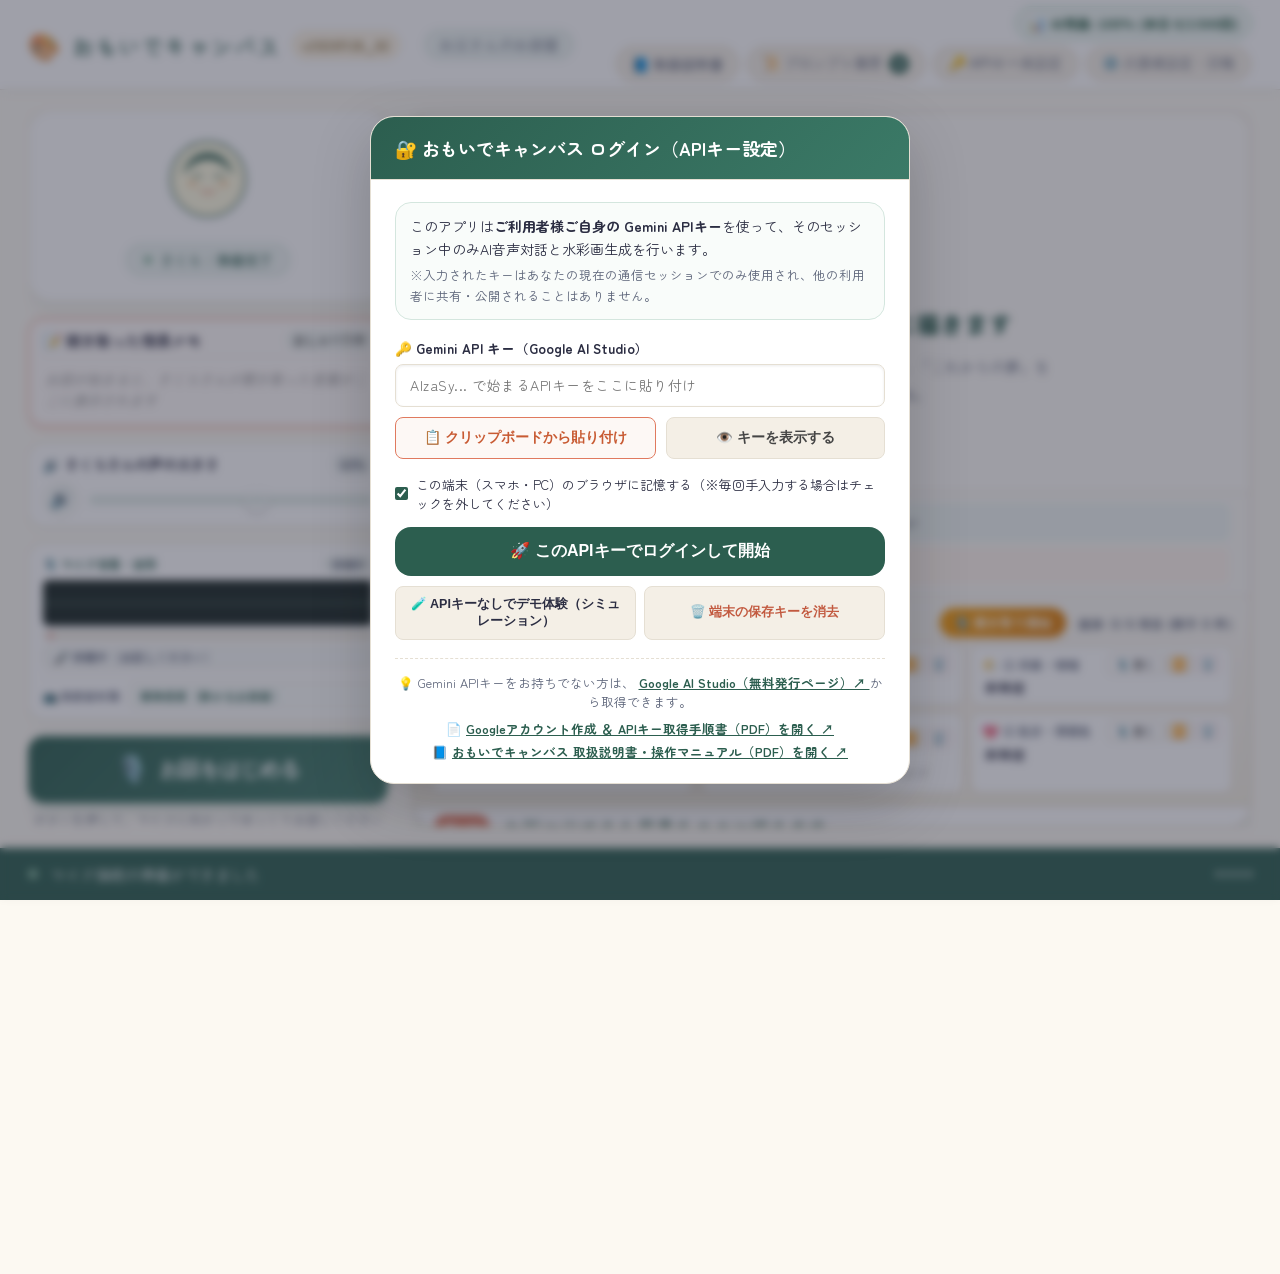
==== commit 34ecf4cd: "feat(direct): v20261126_02 辞書ゼロ・面積スケール階層型(特大→大→中→極小)6段階超細密SVG生成へ刷新" ====
--- a/frontend/index.html
+++ b/frontend/index.html
@@ -20,7 +20,7 @@
     <div class="brand">
       <span class="brand-icon">🎨</span>
       <h1 class="brand-title">おもいでキャンバス</h1>
-      <span class="app-version-badge" title="2026-11-26 無音判定5秒延長＋全テーマ対応6段階超細密SVG生成">v20261126_01</span>
+      <span class="app-version-badge" title="2026-11-26 無音判定5秒延長＋辞書ゼロ面積スケール階層型6段階SVG生成">v20261126_02</span>
       <span class="user-greeting" id="userGreeting">読み込み中...</span>
     </div>
     <div class="header-controls">
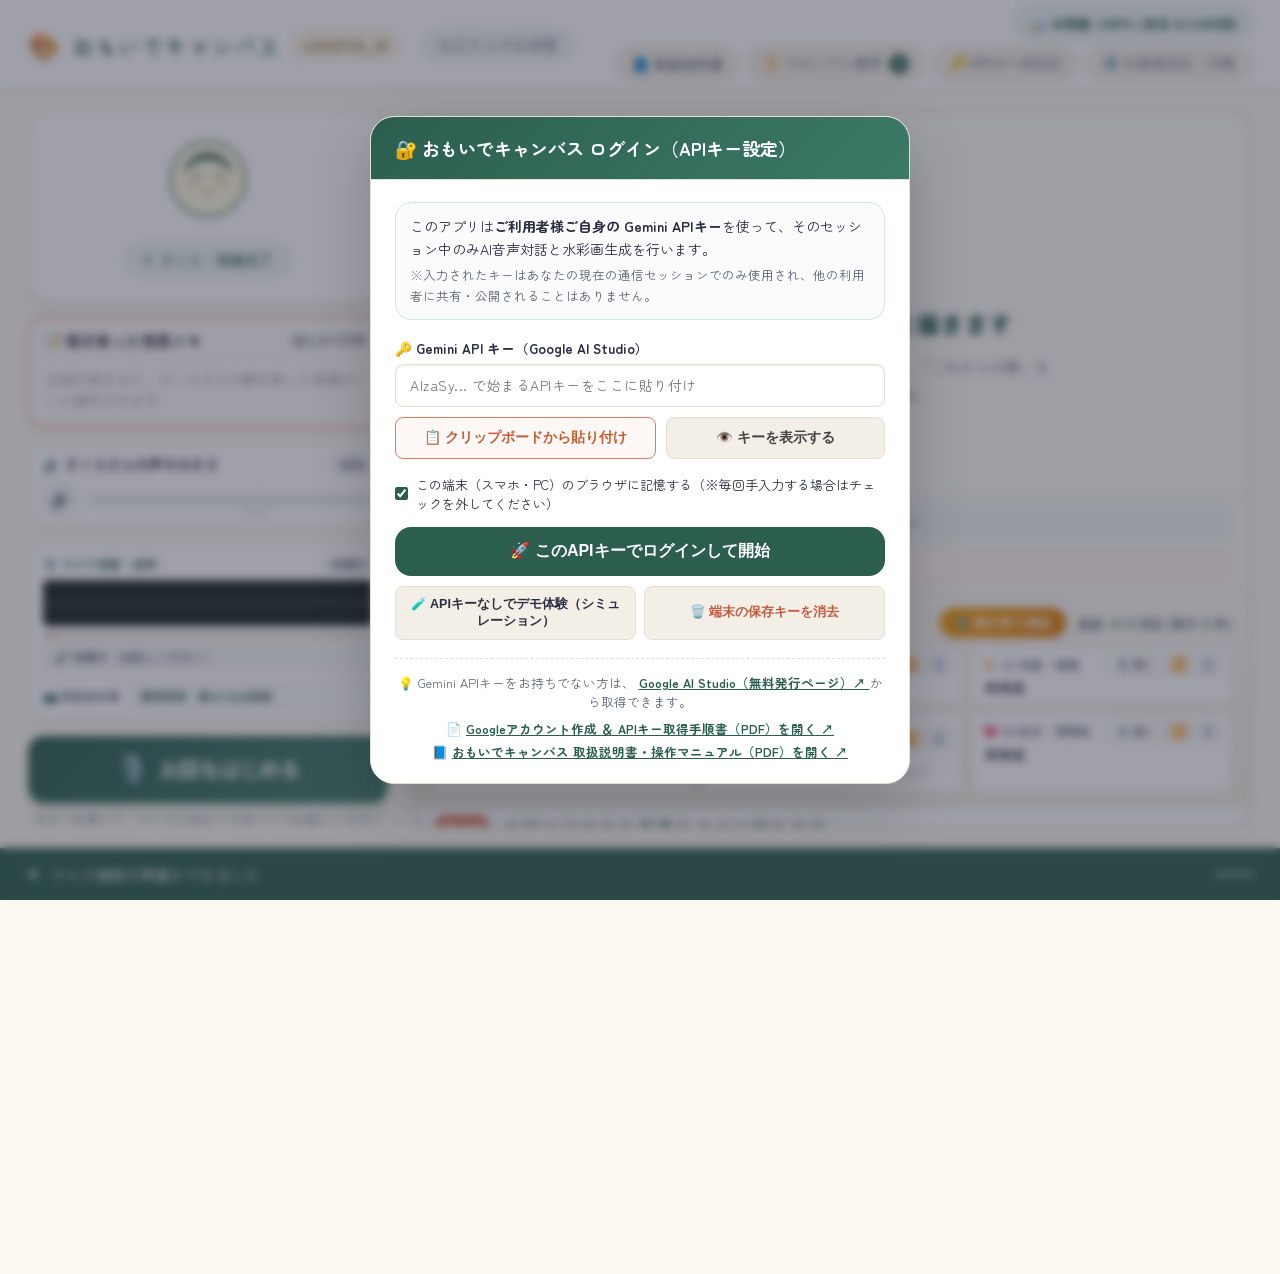
==== commit 5cf25eb3: "feat(direct): v20261126_03 見えたものの漏れなし細密化＋登場人物の超細密重点描き込み(1人40〜60要素/Stage4強化)" ====
--- a/frontend/index.html
+++ b/frontend/index.html
@@ -20,7 +20,7 @@
     <div class="brand">
       <span class="brand-icon">🎨</span>
       <h1 class="brand-title">おもいでキャンバス</h1>
-      <span class="app-version-badge" title="2026-11-26 無音判定5秒延長＋辞書ゼロ面積スケール階層型6段階SVG生成">v20261126_02</span>
+      <span class="app-version-badge" title="2026-11-26 面積スケール階層型6段階SVG＋見えたもの細密化＆登場人物さらに超細密化">v20261126_03</span>
       <span class="user-greeting" id="userGreeting">読み込み中...</span>
     </div>
     <div class="header-controls">
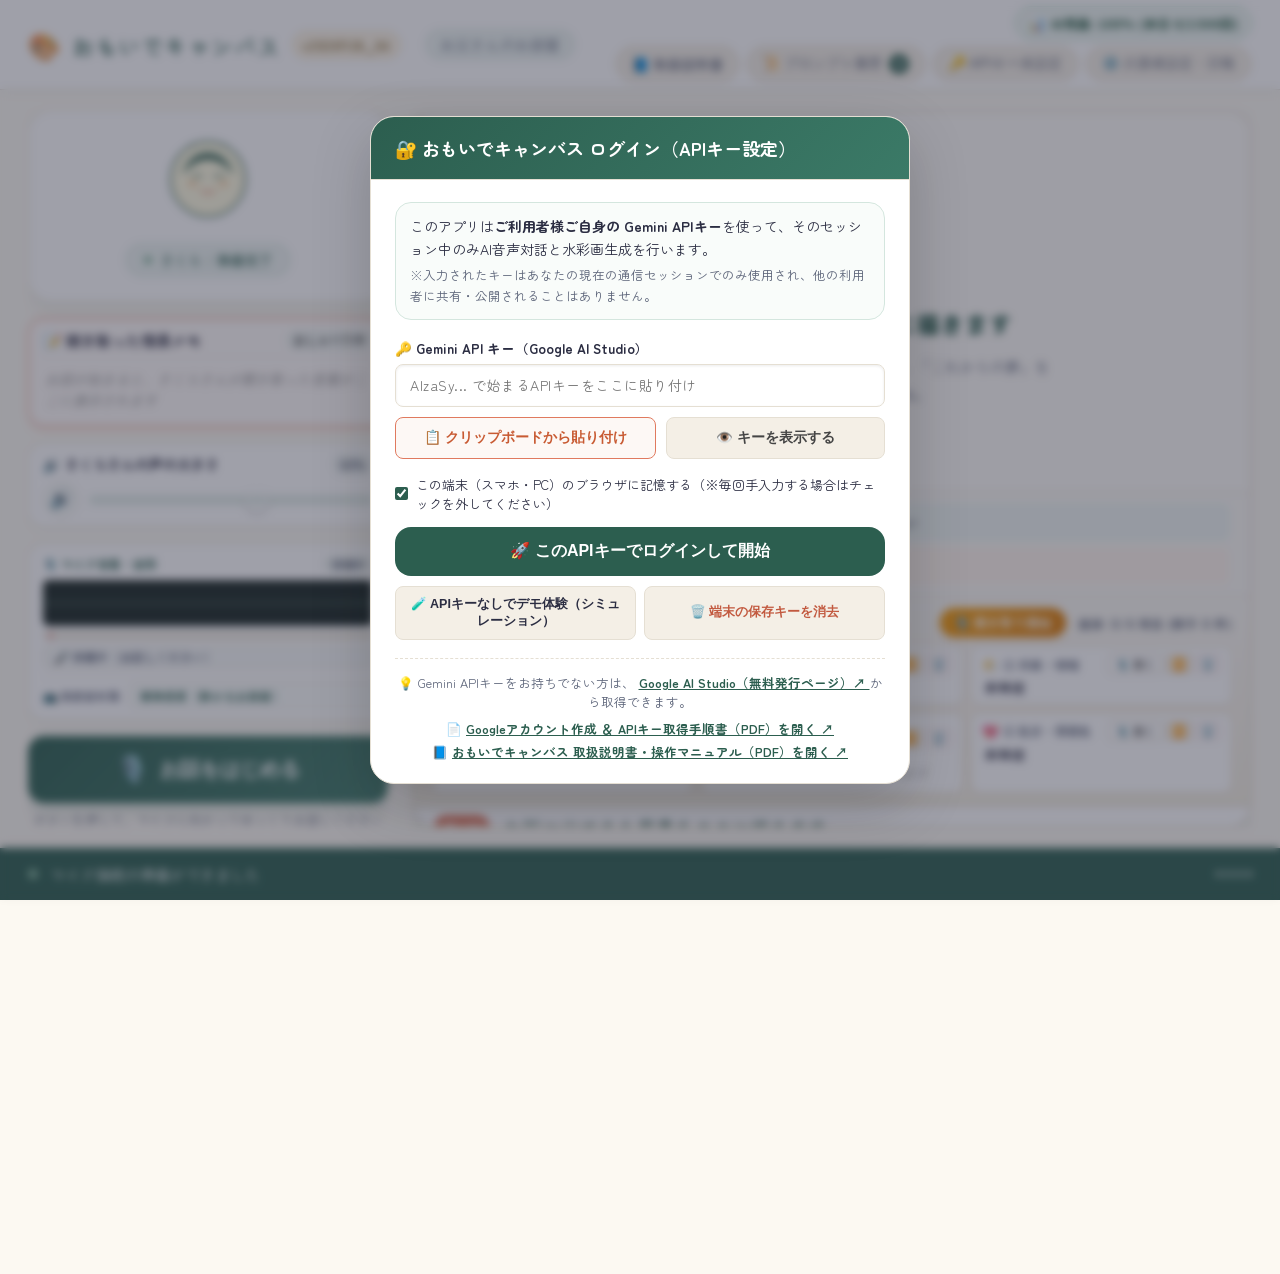
==== commit 3f0445d0: "fix(direct): v20261126_04 ⑥繰り返し根絶＋描画後保存会話の正常化＋通常会話の短縮無音判定(1.4秒/聞き取り5秒)" ====
--- a/frontend/index.html
+++ b/frontend/index.html
@@ -20,7 +20,7 @@
     <div class="brand">
       <span class="brand-icon">🎨</span>
       <h1 class="brand-title">おもいでキャンバス</h1>
-      <span class="app-version-badge" title="2026-11-26 面積スケール階層型6段階SVG＋見えたもの細密化＆登場人物さらに超細密化">v20261126_03</span>
+      <span class="app-version-badge" title="2026-11-26 通常会話VAD短縮(1.4秒/聞き取り5秒)＋⑥繰り返し修正＋描画後保存会話正常化">v20261126_04</span>
       <span class="user-greeting" id="userGreeting">読み込み中...</span>
     </div>
     <div class="header-controls">
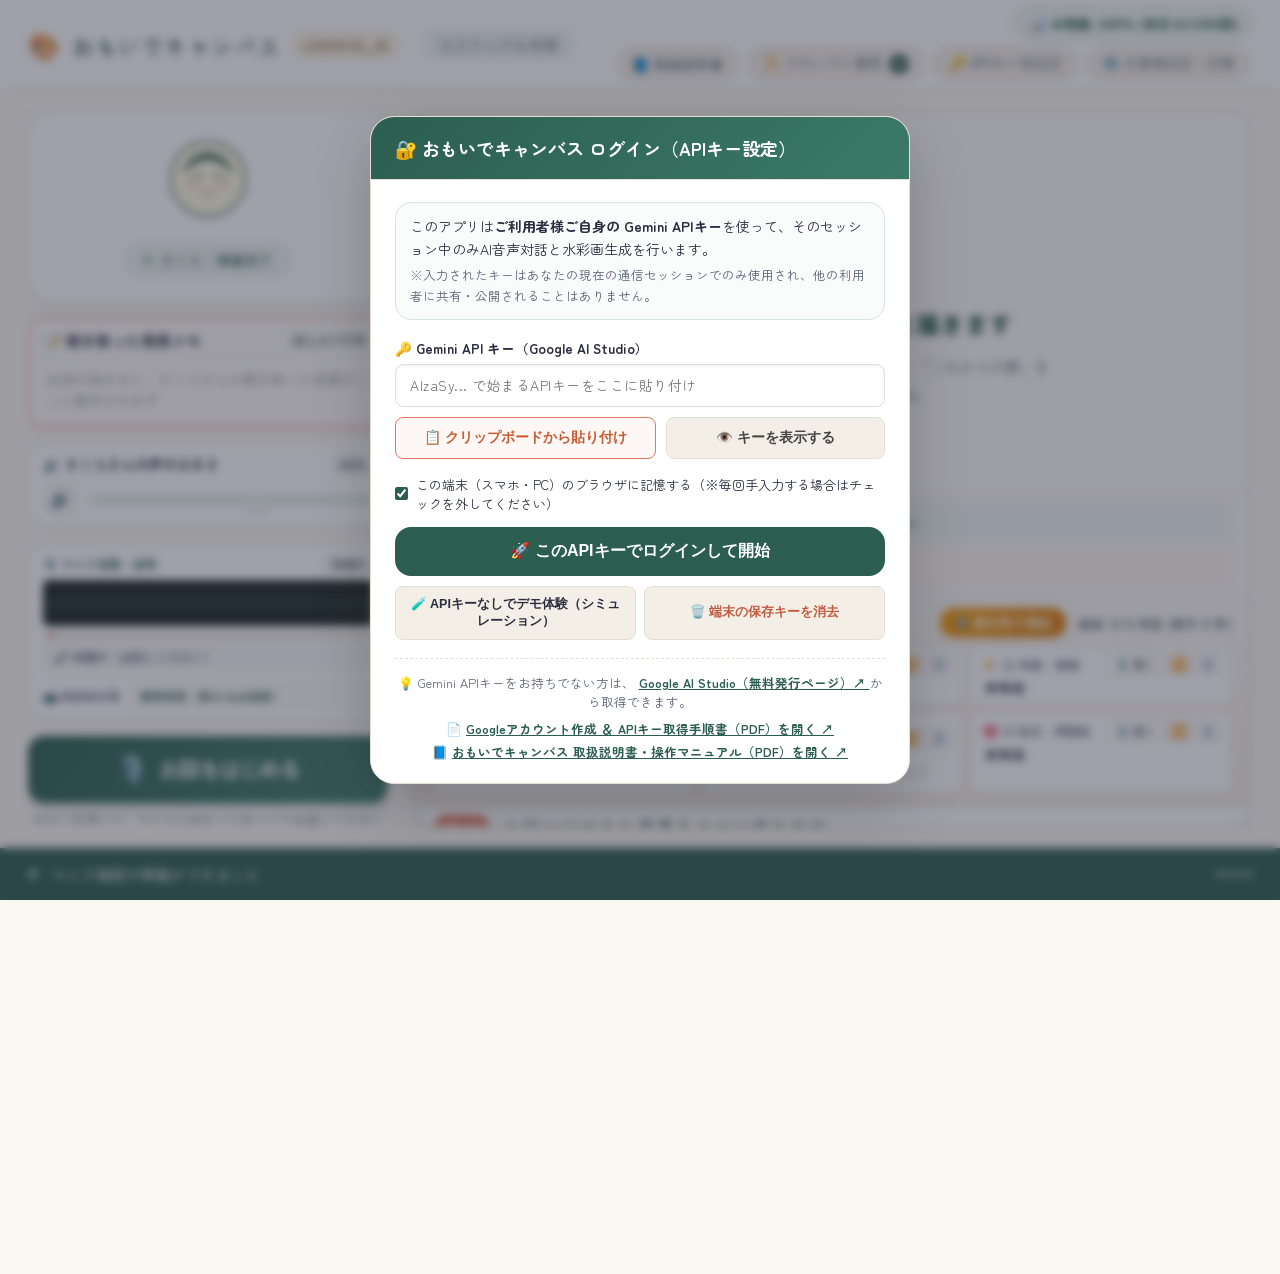
==== commit a41c3e79: "feat(direct): v20261126_05 描画後修正の解像度完全維持(元絵保持描き加え＋スケール別ステージ再実行)" ====
--- a/frontend/index.html
+++ b/frontend/index.html
@@ -20,7 +20,7 @@
     <div class="brand">
       <span class="brand-icon">🎨</span>
       <h1 class="brand-title">おもいでキャンバス</h1>
-      <span class="app-version-badge" title="2026-11-26 通常会話VAD短縮(1.4秒/聞き取り5秒)＋⑥繰り返し修正＋描画後保存会話正常化">v20261126_04</span>
+      <span class="app-version-badge" title="2026-11-26 描画後修正の解像度維持(元絵保持描き加え＋スケール別ステージ再実行)">v20261126_05</span>
       <span class="user-greeting" id="userGreeting">読み込み中...</span>
     </div>
     <div class="header-controls">
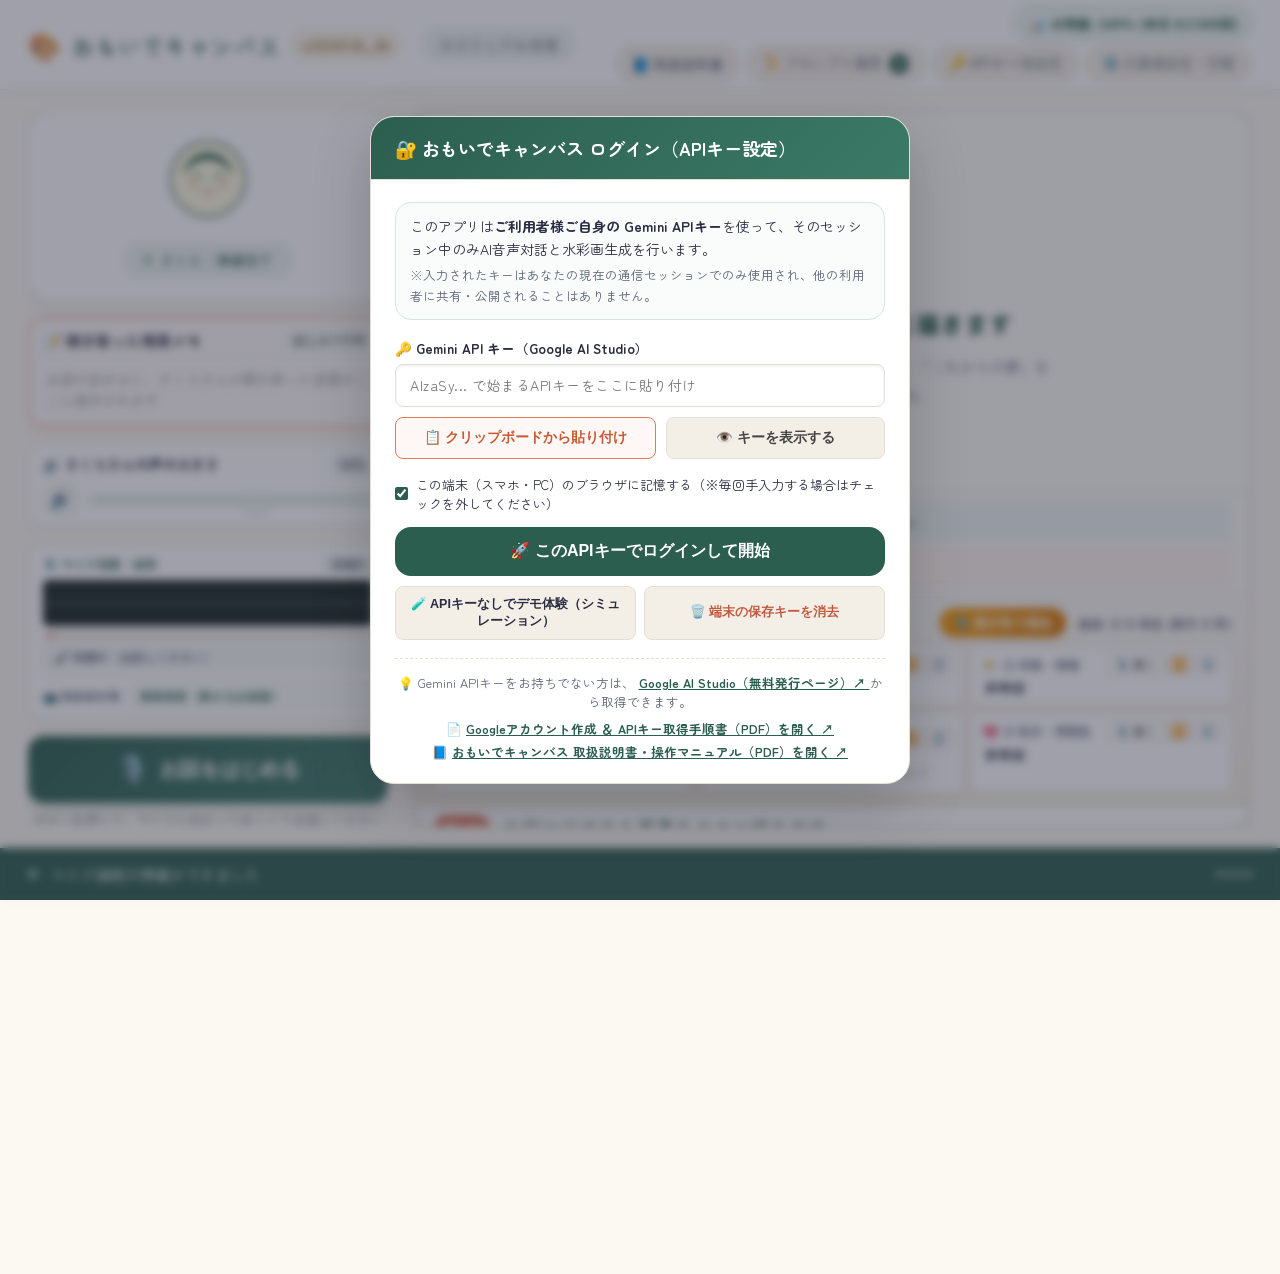
==== commit 7ebc7bd3: "fix(direct): v20261126_06 聞き取り同一質問ループ根絶(回答確定&強制前進)＋5秒(聞き取り)/1.5秒(通常)精密EOS制御" ====
--- a/frontend/index.html
+++ b/frontend/index.html
@@ -20,7 +20,7 @@
     <div class="brand">
       <span class="brand-icon">🎨</span>
       <h1 class="brand-title">おもいでキャンバス</h1>
-      <span class="app-version-badge" title="2026-11-26 描画後修正の解像度維持(元絵保持描き加え＋スケール別ステージ再実行)">v20261126_05</span>
+      <span class="app-version-badge" title="2026-11-26 聞き取りループ根絶＋5秒(聞き取り)/1.5秒(通常)精密EOS制御">v20261126_06</span>
       <span class="user-greeting" id="userGreeting">読み込み中...</span>
     </div>
     <div class="header-controls">
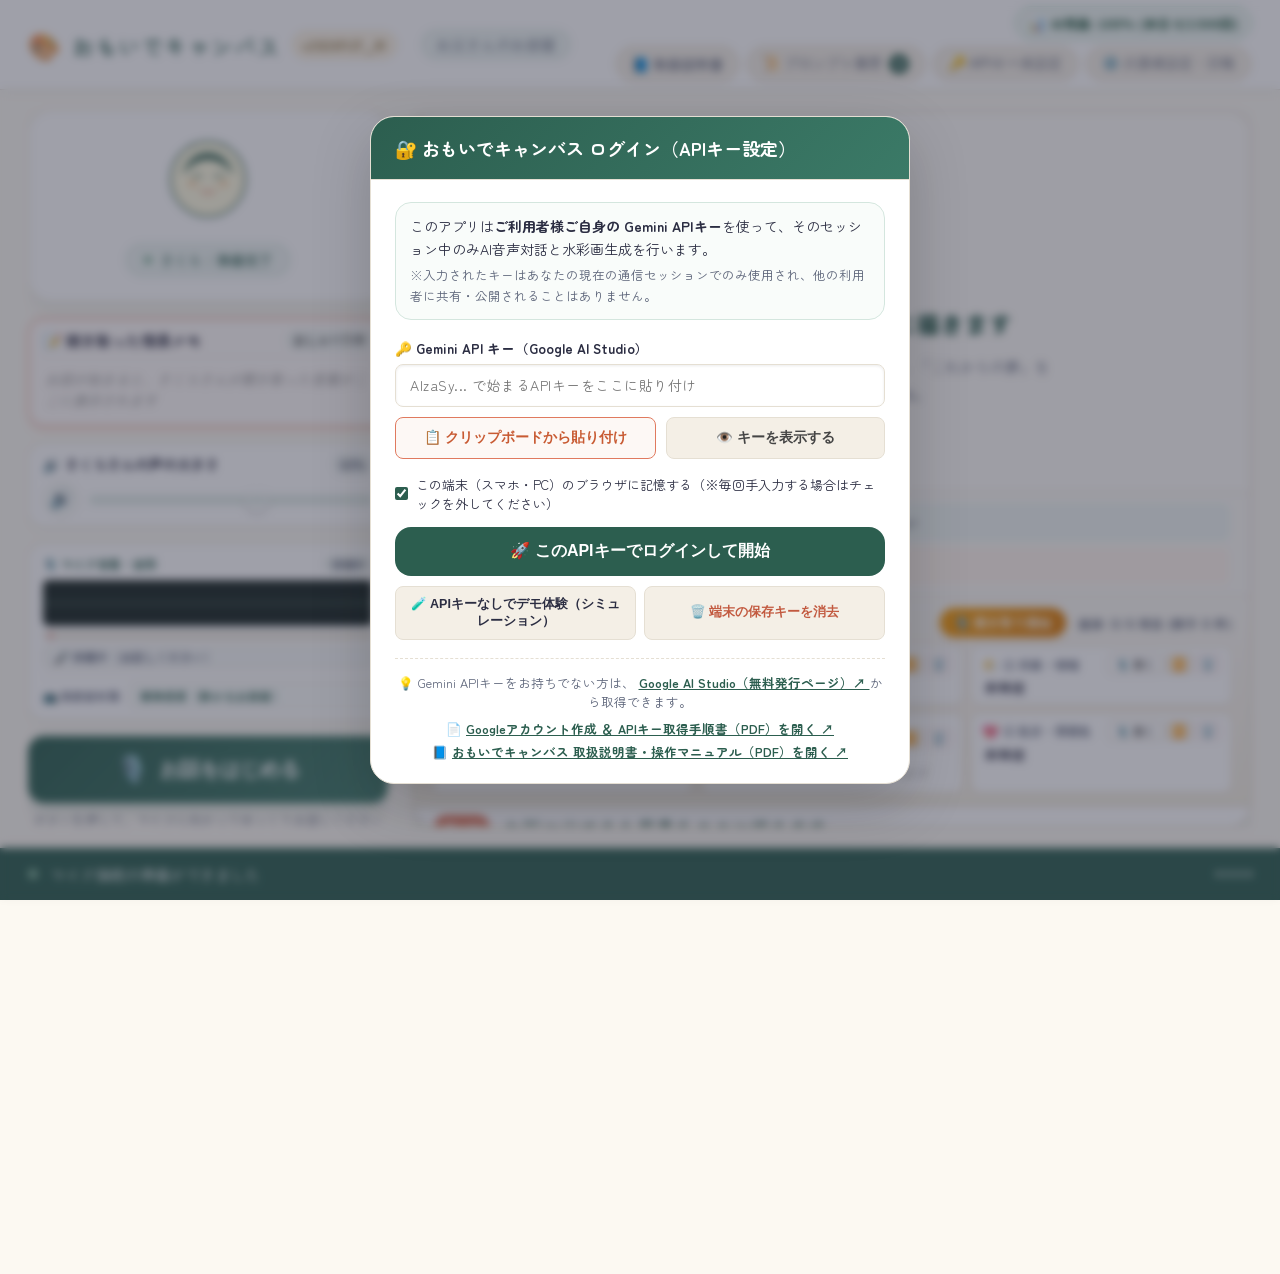
==== commit 4e6912df: "fix(direct): v20261127_01 修正聞き取り前描画防止＋ブリンキング完全同期＋修正後発話中断防止" ====
--- a/frontend/index.html
+++ b/frontend/index.html
@@ -20,7 +20,7 @@
     <div class="brand">
       <span class="brand-icon">🎨</span>
       <h1 class="brand-title">おもいでキャンバス</h1>
-      <span class="app-version-badge" title="2026-11-26 聞き取りループ根絶＋5秒(聞き取り)/1.5秒(通常)精密EOS制御">v20261126_06</span>
+      <span class="app-version-badge" title="2026-11-27 修正聞き取り前描画防止＋ブリンキング完全同期＋修正後発話中断防止">v20261127_01</span>
       <span class="user-greeting" id="userGreeting">読み込み中...</span>
     </div>
     <div class="header-controls">
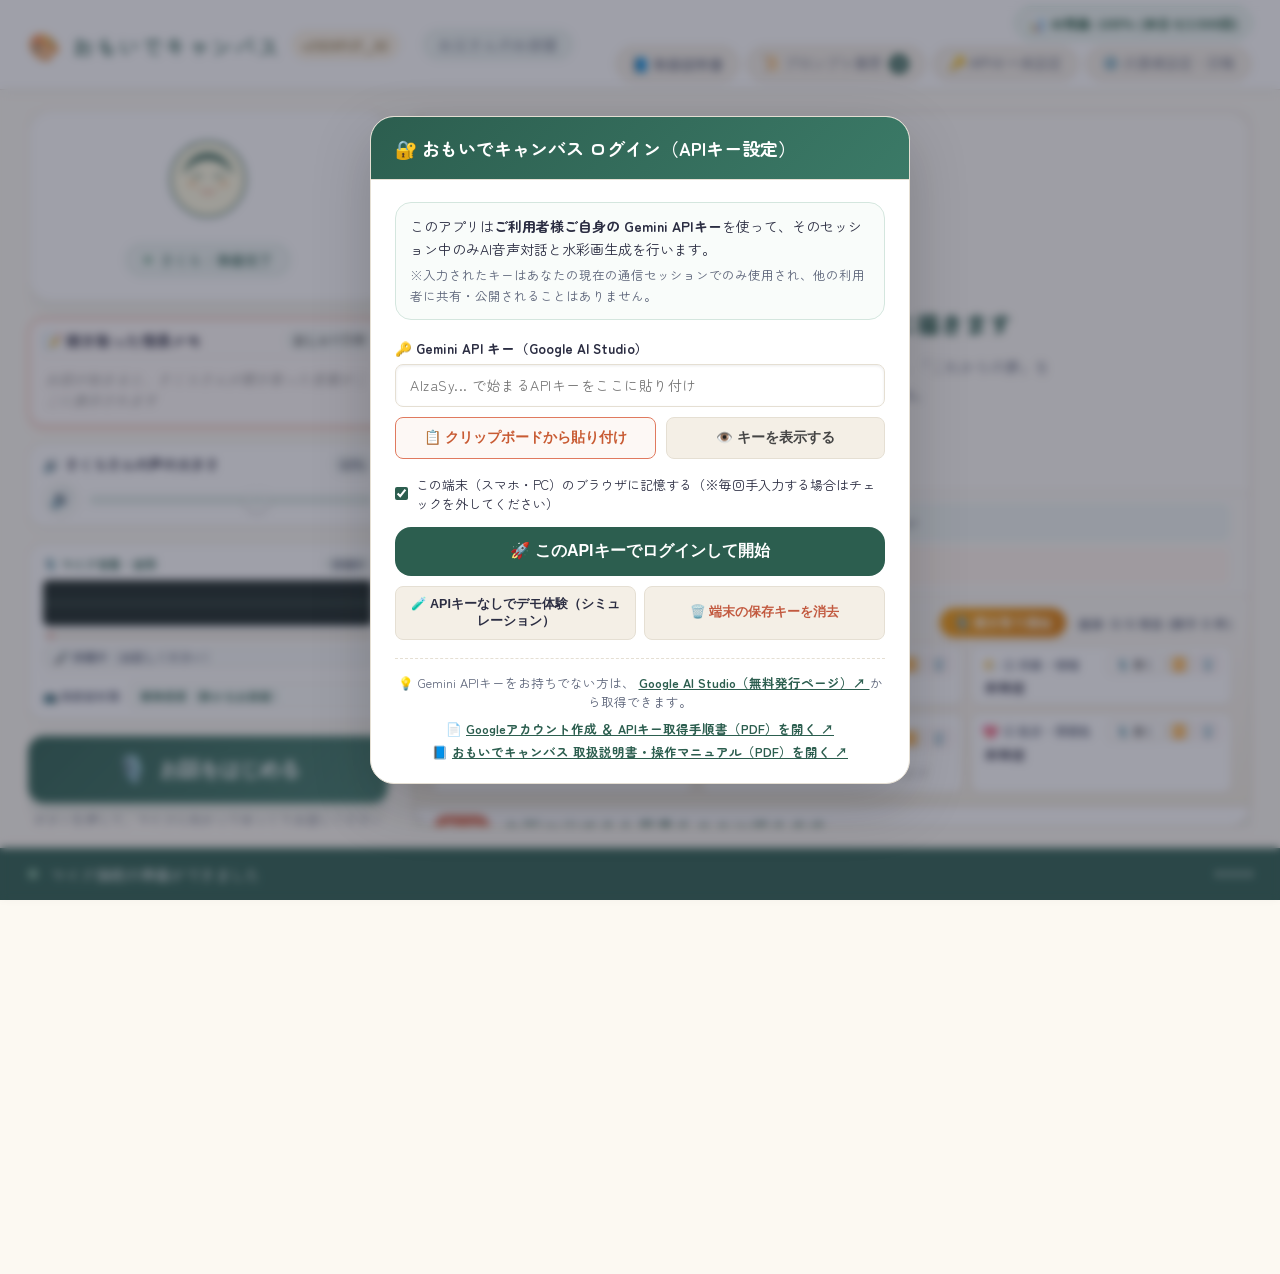
==== commit b70bb4db: "fix(direct): v20261127_02 SVG Z順インターリーブ＆修正前後関係スロット対応(校舎入口のテント隠れ根絶)" ====
--- a/frontend/index.html
+++ b/frontend/index.html
@@ -20,7 +20,7 @@
     <div class="brand">
       <span class="brand-icon">🎨</span>
       <h1 class="brand-title">おもいでキャンバス</h1>
-      <span class="app-version-badge" title="2026-11-27 修正聞き取り前描画防止＋ブリンキング完全同期＋修正後発話中断防止">v20261127_01</span>
+      <span class="app-version-badge" title="2026-11-27 SVG Z順インターリーブ＆修正前後関係スロット対応">v20261127_02</span>
       <span class="user-greeting" id="userGreeting">読み込み中...</span>
     </div>
     <div class="header-controls">
@@ -833,6 +833,6 @@
   </div>
 
   <!-- アプリケーションスクリプト -->
-  <script src="app.js?v=20261125_01"></script>
+  <script src="app.js?v=20261127_02"></script>
 </body>
 </html>
